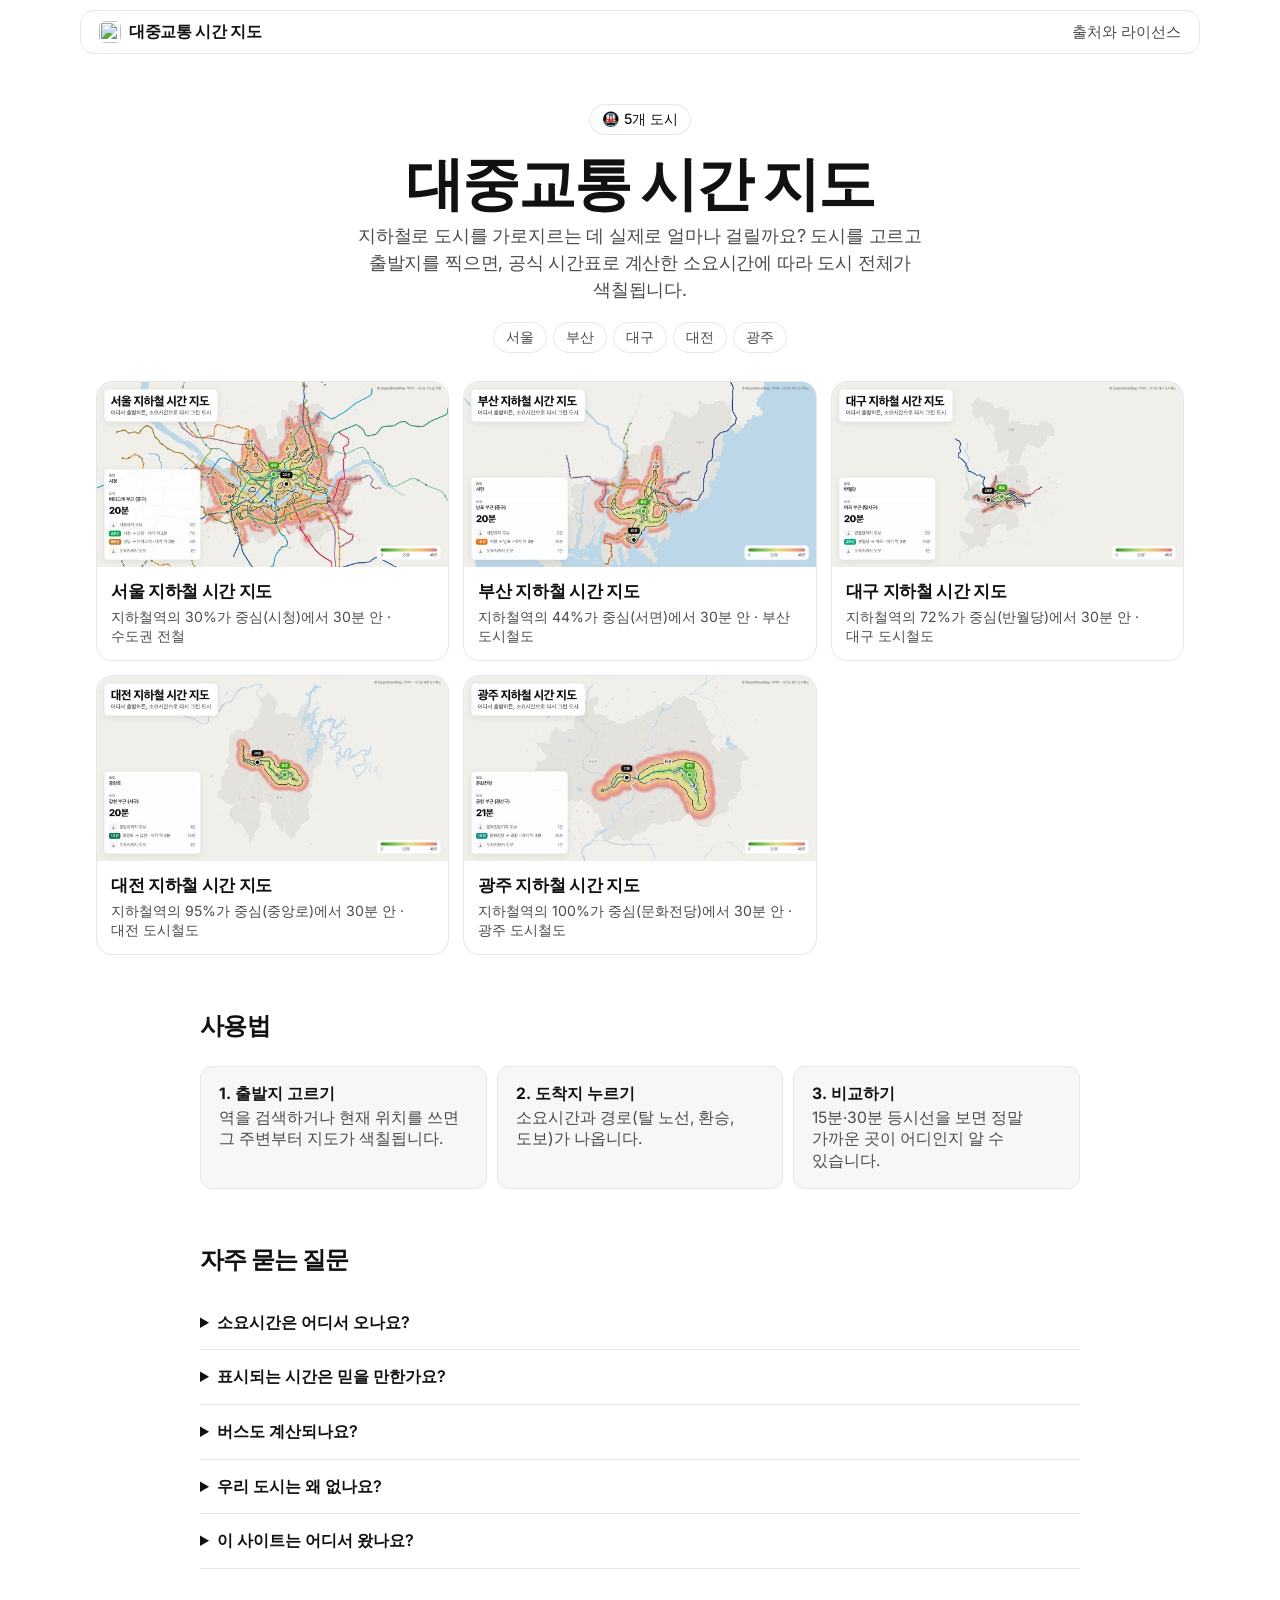
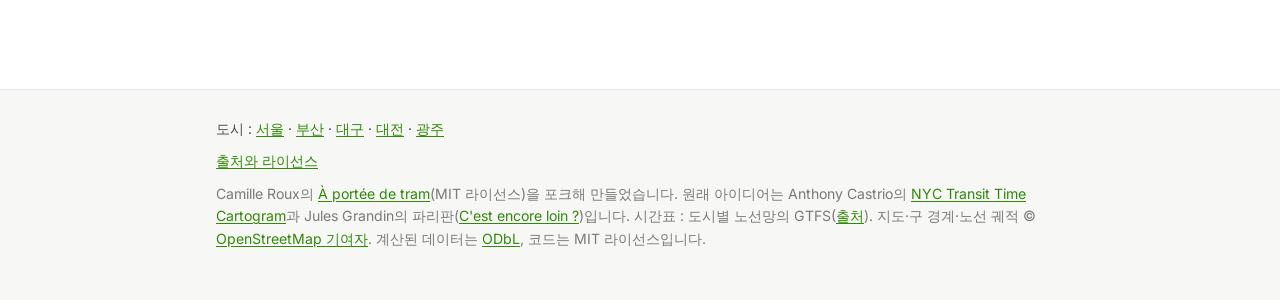
==== site/index.html @ 9e41fa9f "한국 5개 도시판: 서울·부산·대구·대전·광주 - 프랑스 도시를 지우고 한국어 UI로 전환 - 국가교통DB GTFS 변환 도구 (tools/ktdb_gtfs.py), 버스 포함 -" ====
<!doctype html>
<html lang="ko">
  <head>
    <meta charset="utf-8" />
    <meta name="viewport" content="width=device-width, initial-scale=1" />
    <title>대중교통 시간 지도 · 도시별 지하철 소요시간</title>
    <meta name="description" content="서울, 부산, 대구, 대전, 광주의 지하철 소요시간 지도: 출발지를 고르면 도시가 소요시간에 따라 색칠됩니다." />
    <link rel="canonical" href="https://example.com/" />
    <meta name="theme-color" content="#3aa70b" />
    <link rel="icon" href="./favicon.svg" type="image/svg+xml" />
    <link rel="icon" href="./favicon-32.png" type="image/png" sizes="32x32" />
    <link rel="apple-touch-icon" href="./apple-touch-icon.png" />
    <meta property="og:type" content="website" />
    <meta property="og:locale" content="ko_KR" />
    <meta property="og:site_name" content="대중교통 시간 지도" />
    <meta property="og:title" content="대중교통 시간 지도" />
    <meta property="og:description" content="서울, 부산, 대구, 대전, 광주의 지하철 소요시간 지도: 출발지를 고르면 도시가 소요시간에 따라 색칠됩니다." />
    <meta property="og:url" content="https://example.com/" />
    <meta property="og:image" content="https://example.com/og/home.jpg?v=ae91603f" />
    <meta property="og:image:width" content="1200" />
    <meta property="og:image:height" content="630" />
    <meta property="og:image:alt" content="서울, 부산, 대구, 대전, 광주의 지하철 소요시간 지도." />
    <meta property="article:published_time" content="2026-10-06T08:00:00+09:00" />
    <meta name="twitter:card" content="summary_large_image" />
    <meta name="twitter:title" content="대중교통 시간 지도" />
    <meta name="twitter:description" content="서울, 부산, 대구, 대전, 광주의 지하철 소요시간 지도: 출발지를 고르면 도시가 소요시간에 따라 색칠됩니다." />
    <meta name="twitter:image" content="https://example.com/og/home.jpg?v=ae91603f" />
    <script type="application/ld+json">
    {
      "@context": "https://schema.org",
      "@graph": [
        {
          "@type": "WebSite",
          "@id": "https://example.com/#site",
          "name": "대중교통 시간 지도",
          "url": "https://example.com/",
          "description": "서울, 부산, 대구, 대전, 광주의 지하철 소요시간 지도: 출발지를 고르면 도시가 소요시간에 따라 색칠됩니다.",
          "inLanguage": "ko"
        },
        {
          "@type": "ItemList",
          "name": "도시별 소요시간 지도",
          "itemListElement": [
            {
              "@type": "ListItem",
              "position": 1,
              "name": "서울 지하철 시간 지도",
              "url": "https://example.com/seoul/"
            },
            {
              "@type": "ListItem",
              "position": 2,
              "name": "부산 지하철 시간 지도",
              "url": "https://example.com/busan/"
            },
            {
              "@type": "ListItem",
              "position": 3,
              "name": "대구 지하철 시간 지도",
              "url": "https://example.com/daegu/"
            },
            {
              "@type": "ListItem",
              "position": 4,
              "name": "대전 지하철 시간 지도",
              "url": "https://example.com/daejeon/"
            },
            {
              "@type": "ListItem",
              "position": 5,
              "name": "광주 지하철 시간 지도",
              "url": "https://example.com/gwangju/"
            }
          ]
        },
        {
          "@type": "FAQPage",
          "mainEntity": [
            {
              "@type": "Question",
              "name": "소요시간은 어디서 오나요?",
              "acceptedAnswer": {
                "@type": "Answer",
                "text": "각 노선망의 공식 계획 시간표(수도권 전철(서울), 부산 도시철도(부산), 대구 도시철도(대구), 대전 도시철도(대전), 광주 도시철도(광주))를 GTFS 형식으로 받아 씁니다. 평일 낮 7시~20시 기준입니다."
              }
            },
            {
              "@type": "Question",
              "name": "표시되는 시간은 믿을 만한가요?",
              "acceptedAnswer": {
                "@type": "Answer",
                "text": "‘시간표상’ 평균입니다. 정류장까지 걷는 시간, 배차 간격 절반의 대기, 시간표상 역 사이 소요시간, 환승을 더합니다. 실시간 정보나 운행 장애는 반영하지 않습니다."
              }
            },
            {
              "@type": "Question",
              "name": "버스도 계산되나요?",
              "acceptedAnswer": {
                "@type": "Answer",
                "text": "버스 시간표가 있는 도시에서는 지도마다 선택할 수 있습니다. 기본은 지하철·경전철 같은 도시철도만 표시해 노선망의 뼈대를 보여 줍니다."
              }
            },
            {
              "@type": "Question",
              "name": "우리 도시는 왜 없나요?",
              "acceptedAnswer": {
                "@type": "Answer",
                "text": "도시철도 노선이 있고, 그 시간표가 GTFS로 공개돼 있어야 합니다."
              }
            },
            {
              "@type": "Question",
              "name": "이 사이트는 어디서 왔나요?",
              "acceptedAnswer": {
                "@type": "Answer",
                "text": "아이디어는 Anthony Castrio의 NYC Transit Time Cartogram과, 이를 파리에 옮긴 Jules Grandin의 « C'est encore loin ? »에서 왔습니다. 코드는 Camille Roux가 프랑스 도시용으로 만든 « À portée de tram »(MIT 라이선스)을 포크했습니다."
              }
            }
          ]
        }
      ]
    }
    </script>
    <link rel="preconnect" href="https://fonts.bunny.net" />
    <link rel="stylesheet" href="https://fonts.bunny.net/css?family=inter:400,500,600,700,800" />
    <link rel="stylesheet" href="./styles.css?v=0afb52df" />
  </head>
  <body>
    <header class="topbar">
      <nav class="topbar-inner" aria-label="주 메뉴">
        <a class="brand" href="./"><img src="./favicon.svg" width="22" height="22" alt="" /> 대중교통 시간 지도</a>
        <div class="topbar-links">
          <a class="topbar-link" href="./credits/">출처와 라이선스</a>
        </div>
      </nav>
    </header>

    <main class="page">
      <section class="hero">
        <span class="chip">🚇 5개 도시</span>
        <h1>대중교통 시간 지도</h1>
        <p class="lede">
          지하철로 도시를 가로지르는 데 실제로 얼마나 걸릴까요? 도시를 고르고 출발지를 찍으면, 공식 시간표로 계산한
          소요시간에 따라 도시 전체가 색칠됩니다.
        </p>
        <nav class="city-switch" aria-label="도시 바로 가기">
          <a class="chip" href="./seoul/">서울</a>
          <a class="chip" href="./busan/">부산</a>
          <a class="chip" href="./daegu/">대구</a>
          <a class="chip" href="./daejeon/">대전</a>
          <a class="chip" href="./gwangju/">광주</a>
        </nav>
      </section>

      <section aria-labelledby="cities-title">
        <h2 id="cities-title" class="visually-hidden">도시 선택</h2>
        <div class="city-grid large">
          <a class="city-card" href="./seoul/">
            <img src="./og/thumb-seoul.jpg" width="600" height="315" alt="" loading="lazy" />
            <span class="city-card-body">
              <h2>서울 지하철 시간 지도</h2>
              <span>지하철역의 30%가 중심(시청)에서 30분 안 · 수도권 전철</span>
            </span>
          </a>
          <a class="city-card" href="./busan/">
            <img src="./og/thumb-busan.jpg" width="600" height="315" alt="" loading="lazy" />
            <span class="city-card-body">
              <h2>부산 지하철 시간 지도</h2>
              <span>지하철역의 44%가 중심(서면)에서 30분 안 · 부산 도시철도</span>
            </span>
          </a>
          <a class="city-card" href="./daegu/">
            <img src="./og/thumb-daegu.jpg" width="600" height="315" alt="" loading="lazy" />
            <span class="city-card-body">
              <h2>대구 지하철 시간 지도</h2>
              <span>지하철역의 72%가 중심(반월당)에서 30분 안 · 대구 도시철도</span>
            </span>
          </a>
          <a class="city-card" href="./daejeon/">
            <img src="./og/thumb-daejeon.jpg" width="600" height="315" alt="" loading="lazy" />
            <span class="city-card-body">
              <h2>대전 지하철 시간 지도</h2>
              <span>지하철역의 95%가 중심(중앙로)에서 30분 안 · 대전 도시철도</span>
            </span>
          </a>
          <a class="city-card" href="./gwangju/">
            <img src="./og/thumb-gwangju.jpg" width="600" height="315" alt="" loading="lazy" />
            <span class="city-card-body">
              <h2>광주 지하철 시간 지도</h2>
              <span>지하철역의 100%가 중심(문화전당)에서 30분 안 · 광주 도시철도</span>
            </span>
          </a>
        </div>
      </section>

      <section class="section" aria-labelledby="how-title">
        <h2 id="how-title">사용법</h2>
        <ol class="steps large">
          <li><strong>1. 출발지 고르기</strong> 역을 검색하거나 현재 위치를 쓰면 그 주변부터 지도가 색칠됩니다.</li>
          <li><strong>2. 도착지 누르기</strong> 소요시간과 경로(탈 노선, 환승, 도보)가 나옵니다.</li>
          <li><strong>3. 비교하기</strong> 15분·30분 등시선을 보면 정말 가까운 곳이 어디인지 알 수 있습니다.</li>
        </ol>
      </section>

      <section class="section" aria-labelledby="faq-title">
        <h2 id="faq-title">자주 묻는 질문</h2>
        <details class="faq"><summary>소요시간은 어디서 오나요?</summary><p>각 노선망의 공식 계획 시간표(수도권 전철(서울), 부산 도시철도(부산), 대구 도시철도(대구), 대전 도시철도(대전), 광주 도시철도(광주))를 GTFS 형식으로 받아 씁니다. 평일 낮 7시~20시 기준입니다.</p></details>
        <details class="faq"><summary>표시되는 시간은 믿을 만한가요?</summary><p>‘시간표상’ 평균입니다. 정류장까지 걷는 시간, 배차 간격 절반의 대기, 시간표상 역 사이 소요시간, 환승을 더합니다. 실시간 정보나 운행 장애는 반영하지 않습니다.</p></details>
        <details class="faq"><summary>버스도 계산되나요?</summary><p>버스 시간표가 있는 도시에서는 지도마다 선택할 수 있습니다. 기본은 지하철·경전철 같은 도시철도만 표시해 노선망의 뼈대를 보여 줍니다.</p></details>
        <details class="faq"><summary>우리 도시는 왜 없나요?</summary><p>도시철도 노선이 있고, 그 시간표가 GTFS로 공개돼 있어야 합니다.</p></details>
        <details class="faq"><summary>이 사이트는 어디서 왔나요?</summary><p>아이디어는 Anthony Castrio의 <a href="https://castrio.me/nyc/">NYC Transit Time Cartogram</a>과, 이를 파리에 옮긴 Jules Grandin의 <a href="https://julesgrandin.github.io/paris-temps-transport/">C'est encore loin&nbsp;?</a>에서 왔습니다. 코드는 Camille Roux가 프랑스 도시용으로 만든 <a href="https://github.com/camilleroux/montpellier-temps-transport">À portée de tram</a>(MIT 라이선스)을 포크했습니다.</p></details>
      </section>
    </main>

    <footer class="site-footer">
      <div class="footer-inner">
        <p class="footer-links">도시&nbsp;: <a href="./seoul/">서울</a> · <a href="./busan/">부산</a> · <a href="./daegu/">대구</a> · <a href="./daejeon/">대전</a> · <a href="./gwangju/">광주</a></p>
        <p class="footer-links"><a href="./credits/">출처와 라이선스</a></p>
        <p class="footer-credits">
          Camille Roux의 <a href="https://github.com/camilleroux/montpellier-temps-transport" rel="noopener">À portée de tram</a>(MIT 라이선스)을 포크해 만들었습니다.
          원래 아이디어는 Anthony Castrio의 <a href="https://castrio.me/nyc/">NYC Transit Time Cartogram</a>과 Jules Grandin의
          파리판(<a href="https://julesgrandin.github.io/paris-temps-transport/">C'est encore loin&nbsp;?</a>)입니다.
          시간표&nbsp;: 도시별 노선망의 GTFS(<a href="./credits/">출처</a>). 지도·구 경계·노선 궤적 © <a href="https://www.openstreetmap.org/copyright">OpenStreetMap 기여자</a>.
          계산된 데이터는 <a href="https://opendatacommons.org/licenses/odbl/1-0/">ODbL</a>, 코드는 MIT 라이선스입니다.
        </p>
      </div>
    </footer>
  </body>
</html>
---- site/styles.css ----
:root {
  --green: #3aa70b;
  --green-strong: #2f8a08;
  --green-soft: #eaf6e3;
  --ink: #111111;
  --ink-soft: #4b4b4b;
  --muted: #7a7a7a;
  --line: #e6e6e6;
  --surface: #ffffff;
  --surface-alt: #f7f7f5;
  --radius: 16px;
  --shadow: 0 6px 24px rgba(0, 0, 0, 0.08);
  font-family: "Inter", -apple-system, BlinkMacSystemFont, "Apple SD Gothic Neo", "Malgun Gothic", "Segoe UI", Roboto, sans-serif;
  color: var(--ink);
  background: var(--surface);
  word-break: keep-all;
}

* {
  box-sizing: border-box;
}

body {
  margin: 0;
  background: var(--surface);
  -webkit-font-smoothing: antialiased;
}

a {
  color: var(--green-strong);
  text-underline-offset: 2px;
}

.visually-hidden {
  position: absolute;
  width: 1px;
  height: 1px;
  overflow: hidden;
  clip: rect(0 0 0 0);
}

/* --- Top bar ------------------------------------------------------------ */

.topbar {
  position: relative;
  z-index: 20;
  padding: 10px 16px;
}

.topbar-inner {
  max-width: 1120px;
  margin: 0 auto;
  display: flex;
  align-items: center;
  justify-content: space-between;
  gap: 12px;
  padding: 10px 18px;
  border: 1px solid var(--line);
  border-radius: 14px;
  background: rgba(255, 255, 255, 0.86);
  backdrop-filter: blur(12px);
  -webkit-backdrop-filter: blur(12px);
}

.brand {
  display: inline-flex;
  align-items: center;
  gap: 8px;
  color: var(--ink);
  font-weight: 700;
  text-decoration: none;
  letter-spacing: -0.02em;
}

.brand img {
  border-radius: 6px;
}

.topbar-links {
  display: flex;
  align-items: center;
  gap: 16px;
}

.topbar-link {
  color: var(--ink-soft);
  font-weight: 500;
  font-size: 0.95rem;
  text-decoration: none;
}

.topbar-link:hover {
  color: var(--ink);
}

/* --- Hero --------------------------------------------------------------- */

.page {
  max-width: 1120px;
  margin: 0 auto;
  padding: 0 16px 56px;
}

.hero {
  display: flex;
  flex-direction: column;
  align-items: center;
  text-align: center;
  padding: 40px 0 28px;
}

.chip {
  display: inline-flex;
  align-items: center;
  gap: 6px;
  padding: 5px 12px;
  border: 1px solid var(--line);
  border-radius: 999px;
  font-size: 0.88rem;
  font-weight: 500;
}

.city-switch {
  display: flex;
  flex-wrap: wrap;
  justify-content: center;
  gap: 6px;
}

.hero .city-switch {
  margin-top: 18px;
}

.city-switch a.chip {
  color: var(--ink-soft);
  text-decoration: none;
}

.city-switch a.chip:hover {
  border-color: #cfcfcf;
  color: var(--ink);
}

/* Changer de ville : nom cliquable dans le titre + panneau */

.city-trigger {
  display: inline-flex;
  align-items: center;
  gap: 0.12em;
  padding: 0 0.08em;
  border: 0;
  border-radius: 0.18em;
  background: none;
  color: inherit;
  font: inherit;
  letter-spacing: inherit;
  text-decoration: underline dashed var(--green);
  text-decoration-thickness: 0.06em;
  text-underline-offset: 0.14em;
  cursor: pointer;
  transition: background 0.15s;
}

.city-trigger:hover,
.city-trigger[aria-expanded="true"] {
  background: var(--green-soft);
}

.city-trigger svg {
  width: 0.5em;
  height: 0.5em;
  margin-top: 0.08em;
  fill: none;
  stroke: var(--green);
  stroke-width: 2.6;
  stroke-linecap: round;
  stroke-linejoin: round;
}

.hero {
  position: relative;
}

.city-panel {
  position: absolute;
  top: 128px;
  left: 50%;
  z-index: 25;
  width: min(720px, calc(100vw - 32px));
  max-height: min(520px, 70vh);
  overflow: auto;
  transform: translateX(-50%);
  padding: 14px;
  border: 1px solid var(--line);
  border-radius: 18px;
  background: var(--surface);
  box-shadow: 0 18px 50px rgba(0, 0, 0, 0.18);
  text-align: left;
}

.city-panel-head {
  position: sticky;
  top: -14px;
  display: flex;
  gap: 8px;
  margin: -14px -14px 10px;
  padding: 14px;
  background: var(--surface);
}

.city-panel-head input {
  flex: 1;
  min-width: 0;
  padding: 11px 14px;
  border: 1px solid var(--line);
  border-radius: 10px;
  font: inherit;
  font-size: 1rem;
}

.city-panel-head input:focus {
  outline: 2px solid var(--green);
  outline-offset: 1px;
  border-color: transparent;
}

.city-panel-list {
  display: grid;
  grid-template-columns: repeat(auto-fill, minmax(200px, 1fr));
  gap: 8px;
}

.city-item {
  display: flex;
  align-items: center;
  gap: 10px;
  padding: 6px;
  border: 1px solid transparent;
  border-radius: 12px;
  color: var(--ink);
  text-decoration: none;
}

.city-item[hidden] {
  display: none;
}

.city-item:hover,
.city-item:focus-visible {
  border-color: var(--line);
  background: var(--surface-alt);
}

.city-item.current {
  border-color: var(--green);
  background: var(--green-soft);
}

.city-item img {
  flex: none;
  width: 72px;
  height: 46px;
  border-radius: 8px;
  object-fit: cover;
  object-position: center 65%;
  background: var(--surface-alt);
}

.city-item strong {
  display: block;
  font-size: 0.98rem;
  letter-spacing: -0.01em;
}

.city-item small {
  display: block;
  color: var(--muted);
  font-size: 0.8rem;
}

@media (max-width: 720px) {
  /* Sur mobile, le panneau monte du bas de l'écran. */
  .city-panel {
    position: fixed;
    top: auto;
    bottom: 0;
    left: 0;
    width: 100%;
    max-height: 78vh;
    transform: none;
    border-radius: 18px 18px 0 0;
    padding-bottom: calc(14px + env(safe-area-inset-bottom));
  }

  .city-panel-list {
    grid-template-columns: 1fr;
  }
}

.chip.active {
  border-color: var(--green);
  background: var(--green-soft);
}

h1 {
  margin: 18px 0 10px;
  font-size: clamp(2.2rem, 6vw, 3.6rem);
  font-weight: 800;
  letter-spacing: -0.035em;
  line-height: 1.05;
}

.lede {
  max-width: 620px;
  margin: 0;
  color: var(--ink-soft);
  font-size: 1.12rem;
  line-height: 1.5;
  letter-spacing: -0.01em;
}

.search {
  position: relative;
  display: flex;
  gap: 8px;
  width: min(560px, 100%);
  margin-top: 26px;
}

.search input {
  flex: 1;
  min-width: 0;
  padding: 12px 16px;
  border: 1px solid var(--line);
  border-radius: 10px;
  font: inherit;
  font-size: 1rem;
  background: var(--surface);
}

.search input:focus {
  outline: 2px solid var(--green);
  outline-offset: 1px;
  border-color: transparent;
}

.search-results {
  position: absolute;
  top: calc(100% + 6px);
  left: 0;
  right: 0;
  z-index: 15;
  margin: 0;
  padding: 6px;
  list-style: none;
  text-align: left;
  border: 1px solid var(--line);
  border-radius: 12px;
  background: var(--surface);
  box-shadow: var(--shadow);
}

.search-results button {
  display: block;
  width: 100%;
  padding: 9px 10px;
  border: 0;
  border-radius: 8px;
  background: none;
  font: inherit;
  text-align: left;
  cursor: pointer;
}

.search-results button:hover,
.search-results button:focus-visible,
.search-results button.active {
  background: var(--surface-alt);
}

.search-results small {
  display: block;
  color: var(--muted);
}

/* --- Buttons ------------------------------------------------------------ */

.button {
  padding: 10px 16px;
  border: 1px solid var(--line);
  border-radius: 10px;
  background: var(--surface);
  color: var(--ink);
  font: inherit;
  font-weight: 600;
  letter-spacing: -0.01em;
  cursor: pointer;
  white-space: nowrap;
}

.button:hover {
  border-color: #cfcfcf;
}

.button.primary {
  border-color: var(--green);
  background: var(--green);
  color: #fff;
}

.button.primary:hover {
  background: var(--green-strong);
}

.icon-button {
  width: 38px;
  height: 38px;
  border: 1px solid var(--line);
  border-radius: 10px;
  background: var(--surface);
  color: var(--ink);
  font: inherit;
  font-size: 1.15rem;
  font-weight: 600;
  line-height: 1;
  cursor: pointer;
  box-shadow: 0 2px 8px rgba(0, 0, 0, 0.06);
}

.icon-button[hidden] {
  display: none;
}

.pill-toggle[hidden] {
  display: none;
}

.icon-button:hover {
  background: var(--surface-alt);
}

/* --- Map card ----------------------------------------------------------- */

.map-card {
  border: 1px solid var(--line);
  border-radius: var(--radius);
  background: var(--surface);
  overflow: hidden;
}

.map-stage {
  position: relative;
  height: min(72vh, 720px);
  min-height: 420px;
  background: #f1efe9;
}

.map-stage:fullscreen {
  height: 100vh;
}

#mapCanvas {
  display: block;
  width: 100%;
  height: 100%;
  touch-action: none;
  cursor: crosshair;
}

#mapCanvas.panning {
  cursor: grabbing;
}

#mapCanvas.over-marker {
  cursor: grab;
}

.noscript {
  margin: 0;
  padding: 16px 18px;
  border-bottom: 1px solid var(--line);
  background: var(--green-soft);
  font-weight: 500;
}

.trip-panel {
  position: absolute;
  top: 14px;
  left: 14px;
  width: 290px;
  max-height: calc(100% - 28px);
  overflow: auto;
  padding: 14px 16px;
  border: 1px solid var(--line);
  border-radius: 14px;
  background: rgba(255, 255, 255, 0.95);
  box-shadow: var(--shadow);
}

.trip-panel p {
  margin: 0;
}

.trip-eyebrow {
  color: var(--muted);
  font-size: 0.72rem;
  font-weight: 700;
  letter-spacing: 0.06em;
  text-transform: uppercase;
}

.trip-from,
.trip-to {
  margin-top: 2px !important;
  font-weight: 600;
  letter-spacing: -0.01em;
}

.trip-result {
  margin-top: 12px;
  padding-top: 12px;
  border-top: 1px solid var(--line);
}

.trip-duration {
  margin-top: 8px !important;
  font-size: 2rem;
  font-weight: 800;
  letter-spacing: -0.03em;
}

.trip-steps {
  margin: 10px 0 0;
  padding: 0;
  list-style: none;
  font-size: 0.9rem;
  color: var(--ink-soft);
}

.trip-steps li {
  display: flex;
  align-items: baseline;
  gap: 8px;
  padding: 4px 0;
}

.trip-steps .badge {
  flex: none;
  min-width: 26px;
  padding: 2px 6px;
  border-radius: 6px;
  font-size: 0.78rem;
  font-weight: 700;
  text-align: center;
}

.trip-steps .walk {
  background: var(--surface-alt);
  color: var(--ink-soft);
}

.trip-steps .minutes {
  margin-left: auto;
  color: var(--muted);
  white-space: nowrap;
}

.trip-row {
  display: flex;
  align-items: baseline;
  justify-content: space-between;
}

.link-button {
  padding: 0;
  border: 0;
  background: none;
  color: var(--muted);
  font: inherit;
  font-size: 0.8rem;
  text-decoration: underline;
  text-underline-offset: 2px;
  cursor: pointer;
}

.link-button:hover {
  color: var(--ink);
}

.segmented {
  display: flex;
  align-items: center;
  flex-wrap: wrap;
  gap: 4px;
  margin-top: 12px;
  padding-top: 10px;
  border-top: 1px solid var(--line);
  font-size: 0.8rem;
  color: var(--muted);
}

.segmented span {
  margin-right: 4px;
}

.segmented button {
  padding: 4px 10px;
  border: 1px solid var(--line);
  border-radius: 999px;
  background: var(--surface);
  color: var(--ink-soft);
  font: inherit;
  font-weight: 500;
  cursor: pointer;
}

.segmented button[aria-pressed="true"] {
  border-color: var(--green);
  background: var(--green-soft);
  color: var(--ink);
}

.trip-hint {
  margin-top: 10px !important;
  color: var(--muted);
  font-size: 0.85rem;
}

.map-buttons {
  position: absolute;
  top: 14px;
  right: 14px;
  display: flex;
  flex-direction: column;
  gap: 6px;
}

.legend {
  position: absolute;
  left: 14px;
  bottom: 14px;
  width: 220px;
  padding: 10px 12px 8px;
  border: 1px solid var(--line);
  border-radius: 12px;
  background: rgba(255, 255, 255, 0.92);
}

.legend-bar {
  height: 10px;
  border-radius: 999px;
}

.legend-labels {
  display: flex;
  justify-content: space-between;
  margin-top: 4px;
  color: var(--ink-soft);
  font-size: 0.75rem;
  font-weight: 500;
}

/* --- Controls ----------------------------------------------------------- */

.controls {
  display: flex;
  flex-wrap: wrap;
  align-items: center;
  gap: 14px 22px;
  padding: 16px 18px;
  border-top: 1px solid var(--line);
}

.control-group {
  display: flex;
  flex-wrap: wrap;
  align-items: center;
  gap: 6px;
}

.control-group.actions {
  margin-left: auto;
}

.control-label {
  margin-right: 4px;
  color: var(--muted);
  font-size: 0.75rem;
  font-weight: 700;
  letter-spacing: 0.06em;
  text-transform: uppercase;
}

.pill-toggle {
  display: inline-flex;
  align-items: center;
  gap: 6px;
  padding: 6px 12px;
  border: 1px solid var(--line);
  border-radius: 999px;
  font-size: 0.9rem;
  font-weight: 500;
  cursor: pointer;
  user-select: none;
}

.pill-toggle:has(input:checked) {
  border-color: var(--green);
  background: var(--green-soft);
}

.pill-toggle:has(input:disabled) {
  cursor: default;
}

.pill-toggle input {
  margin: 0;
  accent-color: var(--green);
}

input[type="range"] {
  width: 140px;
  accent-color: var(--green);
}

output {
  min-width: 52px;
  font-size: 0.9rem;
  font-weight: 600;
}

.reach {
  margin: 0;
  padding: 0 18px 16px;
  color: var(--ink-soft);
  font-size: 0.92rem;
}

/* --- Sections sous la carte ------------------------------------------ */

.page-title {
  margin: 0 0 8px;
  color: var(--ink);
  font-size: 2rem;
  letter-spacing: -0.03em;
}

.breadcrumb {
  padding-top: 18px;
  color: var(--muted);
  font-size: 0.85rem;
}

.breadcrumb a {
  color: var(--ink-soft);
  text-decoration: none;
}

.breadcrumb a:hover {
  text-decoration: underline;
}

.steps {
  display: grid;
  grid-template-columns: repeat(3, minmax(0, 1fr));
  gap: 10px;
  width: min(760px, 100%);
  margin: 20px 0 0;
  padding: 0;
  list-style: none;
  text-align: left;
  color: var(--ink-soft);
  font-size: 0.88rem;
  line-height: 1.4;
}

.steps li {
  padding: 10px 12px;
  border: 1px solid var(--line);
  border-radius: 12px;
  background: var(--surface-alt);
}

.steps strong {
  display: block;
  margin-bottom: 2px;
  color: var(--ink);
}

.steps.large {
  width: 100%;
  font-size: 0.98rem;
}

.steps.large li {
  padding: 16px 18px;
}

.section {
  max-width: 880px;
  margin: 52px auto 0;
  color: var(--ink-soft);
  line-height: 1.6;
}

.section h2 {
  margin: 0 0 16px;
  color: var(--ink);
  font-size: 1.5rem;
  letter-spacing: -0.03em;
}

.stat-grid {
  display: grid;
  grid-template-columns: repeat(4, minmax(0, 1fr));
  gap: 12px;
}

.stat {
  padding: 16px;
  border: 1px solid var(--line);
  border-radius: 14px;
}

.stat strong {
  display: block;
  color: var(--ink);
  font-size: 1.7rem;
  font-weight: 800;
  letter-spacing: -0.03em;
}

.stat span {
  display: block;
  margin-top: 4px;
  font-size: 0.88rem;
  line-height: 1.35;
}

.lines-table {
  width: 100%;
  margin-top: 18px;
  border-collapse: collapse;
  font-size: 0.92rem;
}

.lines-table caption {
  margin-bottom: 6px;
  color: var(--muted);
  font-size: 0.82rem;
  text-align: left;
}

.lines-table th,
.lines-table td {
  padding: 8px 10px;
  border-bottom: 1px solid var(--line);
  text-align: left;
}

.lines-table th {
  color: var(--muted);
  font-size: 0.75rem;
  font-weight: 700;
  letter-spacing: 0.06em;
  text-transform: uppercase;
}

.line-badge {
  display: inline-block;
  min-width: 28px;
  margin-right: 6px;
  padding: 2px 6px;
  border-radius: 6px;
  font-size: 0.8rem;
  font-weight: 700;
  text-align: center;
}

.ranking-table td:first-child,
.ranking-table th:first-child {
  width: 2.5em;
  color: var(--muted);
}

.table-scroll {
  overflow-x: auto;
}

.ranking-highlights {
  grid-template-columns: repeat(auto-fit, minmax(150px, 1fr));
  width: 100%;
  margin-top: 28px;
  text-align: left;
}

.muted {
  color: var(--muted);
}

.section-link {
  margin: 14px 0 0;
  font-weight: 600;
}

.podium {
  display: grid;
  grid-template-columns: repeat(3, minmax(0, 1fr));
  align-items: end;
  gap: 12px;
  width: min(760px, 100%);
  margin-top: 28px;
}

.podium-step {
  display: flex;
  flex-direction: column;
  align-items: center;
  gap: 2px;
  padding: 18px 12px;
  border: 1px solid var(--line);
  border-radius: 16px;
  background: var(--surface);
  text-align: center;
}

.podium-step.step-1 {
  order: 2;
  padding-top: 30px;
  padding-bottom: 30px;
  border-color: var(--green);
  background: var(--green-soft);
}

.podium-step.step-2 {
  order: 1;
}

.podium-step.step-3 {
  order: 3;
}

.podium-step .medal {
  font-size: 1.8rem;
}

.podium-step strong {
  color: var(--ink);
  font-size: 1.7rem;
  font-weight: 800;
  letter-spacing: -0.03em;
}

.podium-step span:not(.medal) {
  color: var(--ink);
  font-weight: 600;
}

.podium-step small {
  color: var(--muted);
  font-size: 0.85rem;
}

.ranking-cards {
  display: grid;
  grid-template-columns: repeat(auto-fill, minmax(320px, 1fr));
  gap: 14px;
  margin-top: 40px;
}

.ranking-card {
  display: flex;
  flex-direction: column;
  gap: 10px;
  padding: 18px 20px;
  border: 1px solid var(--line);
  border-radius: 16px;
  color: var(--ink-soft);
  text-decoration: none;
  transition: border-color 0.15s, box-shadow 0.15s;
}

.ranking-card:hover {
  border-color: var(--green);
  box-shadow: var(--shadow);
}

.ranking-card-question {
  color: var(--ink);
  font-size: 1.15rem;
  font-weight: 700;
  letter-spacing: -0.02em;
}

.ranking-card ol {
  margin: 0;
  padding: 0;
  list-style: none;
  font-size: 0.92rem;
  line-height: 1.8;
}

.ranking-card strong {
  color: var(--ink);
}

.ranking-card-link {
  margin-top: auto;
  color: var(--green-strong);
  font-weight: 600;
}

.bar-cell {
  position: relative;
  min-width: 120px;
}

.bar {
  position: absolute;
  top: 7px;
  bottom: 7px;
  left: 0;
  border-radius: 4px;
  background: var(--green-soft);
}

.bar-value {
  position: relative;
  padding-left: 8px;
  font-weight: 600;
  font-variant-numeric: tabular-nums;
}

.ranking-table tr:target td {
  background: #fff7d6;
}

.ranking-table tr {
  scroll-margin-top: 80px;
}

.mode-filter {
  display: flex;
  gap: 8px;
  margin: 18px 0 6px;
}

.share {
  margin: 18px 0 0;
  color: var(--muted);
}

.link-button {
  padding: 0;
  border: 0;
  background: none;
  color: var(--green-strong);
  font: inherit;
  text-decoration: underline;
  cursor: pointer;
}

.ranking-positions-title {
  margin: 28px 0 8px;
  font-size: 1.1rem;
}

.ranking-positions {
  margin: 0;
  padding-left: 1.2em;
  line-height: 1.8;
}

.ranking-positions a {
  color: var(--ink-soft);
}

.ranking-teaser {
  padding: 20px 24px;
  border: 1px solid var(--green);
  border-radius: 16px;
  background: var(--green-soft);
}

.ranking-teaser h2 {
  margin-bottom: 6px;
}

.ranking-teaser p {
  margin: 0;
}

.faq {
  border-bottom: 1px solid var(--line);
}

.faq summary {
  padding: 14px 0;
  color: var(--ink);
  font-weight: 600;
  cursor: pointer;
}

.faq p {
  margin: 0 0 16px;
}

.city-grid {
  display: grid;
  grid-template-columns: repeat(auto-fill, minmax(240px, 1fr));
  gap: 14px;
}

.city-grid.large {
  grid-template-columns: repeat(auto-fill, minmax(300px, 1fr));
}

.city-card {
  display: flex;
  flex-direction: column;
  overflow: hidden;
  border: 1px solid var(--line);
  border-radius: 16px;
  color: var(--ink-soft);
  text-decoration: none;
  transition: border-color 0.15s, box-shadow 0.15s;
}

.city-card:hover {
  border-color: var(--green);
  box-shadow: var(--shadow);
}

.city-card img {
  display: block;
  width: 100%;
  height: auto;
  aspect-ratio: 1200 / 630;
  object-fit: cover;
  background: var(--surface-alt);
}

.city-card-body {
  display: block;
  padding: 12px 14px 14px;
  font-size: 0.88rem;
  line-height: 1.4;
}

.city-card h2,
.city-card h3 {
  margin: 0 0 4px;
  color: var(--ink);
  font-size: 1.08rem;
  letter-spacing: -0.02em;
}

.site-footer {
  margin-top: 64px;
  border-top: 1px solid var(--line);
  background: var(--surface-alt);
}

.footer-inner {
  max-width: 880px;
  margin: 0 auto;
  padding: 28px 16px 40px;
  color: var(--ink-soft);
  font-size: 0.88rem;
  line-height: 1.6;
}

.footer-inner p {
  margin: 0 0 10px;
}

.footer-author {
  color: var(--ink);
  font-size: 0.95rem;
}

.footer-credits {
  color: var(--muted);
}

.toast {
  position: fixed;
  left: 50%;
  bottom: 24px;
  z-index: 30;
  transform: translateX(-50%);
  padding: 10px 16px;
  border-radius: 10px;
  background: var(--ink);
  color: #fff;
  font-weight: 500;
  box-shadow: var(--shadow);
}

@media (max-width: 720px) {
  .stat-grid {
    grid-template-columns: 1fr 1fr;
  }

  /* Sur mobile, le mode d'emploi cède la place à la carte, qui remonte dans le premier écran. */
  .hero .steps {
    display: none;
  }

  .topbar-inner {
    padding: 10px 14px;
  }

  .brand,
  .topbar-link {
    font-size: 0.85rem;
    white-space: nowrap;
  }

  .hero {
    padding-top: 24px;
  }

  .search {
    flex-direction: column;
  }

  .map-stage {
    height: auto;
    min-height: 0;
  }

  .map-stage:fullscreen #mapCanvas {
    height: 100vh;
  }

  #mapCanvas {
    height: 60vh;
  }

  /* Sur mobile, l'itinéraire passe sous la carte au lieu de la recouvrir. */
  .trip-panel {
    position: static;
    width: auto;
    max-height: none;
    padding: 14px 16px;
    border: 0;
    border-top: 1px solid var(--line);
    border-radius: 0;
    background: var(--surface);
    box-shadow: none;
  }

  .map-stage:fullscreen .trip-panel {
    display: none;
  }

  .trip-duration {
    font-size: 1.5rem;
  }

  .legend {
    top: 10px;
    bottom: auto;
    left: 10px;
    width: 160px;
  }

  .map-buttons {
    top: 10px;
    right: 10px;
  }

  .control-group.actions {
    margin-left: 0;
  }
}

@media (max-width: 440px) {
  /* Sur petit écran, le lien vers le site de l'auteur (repris en pied de page) ferait déborder la barre. */
  .topbar-link[rel="author"] {
    display: none;
  }
}
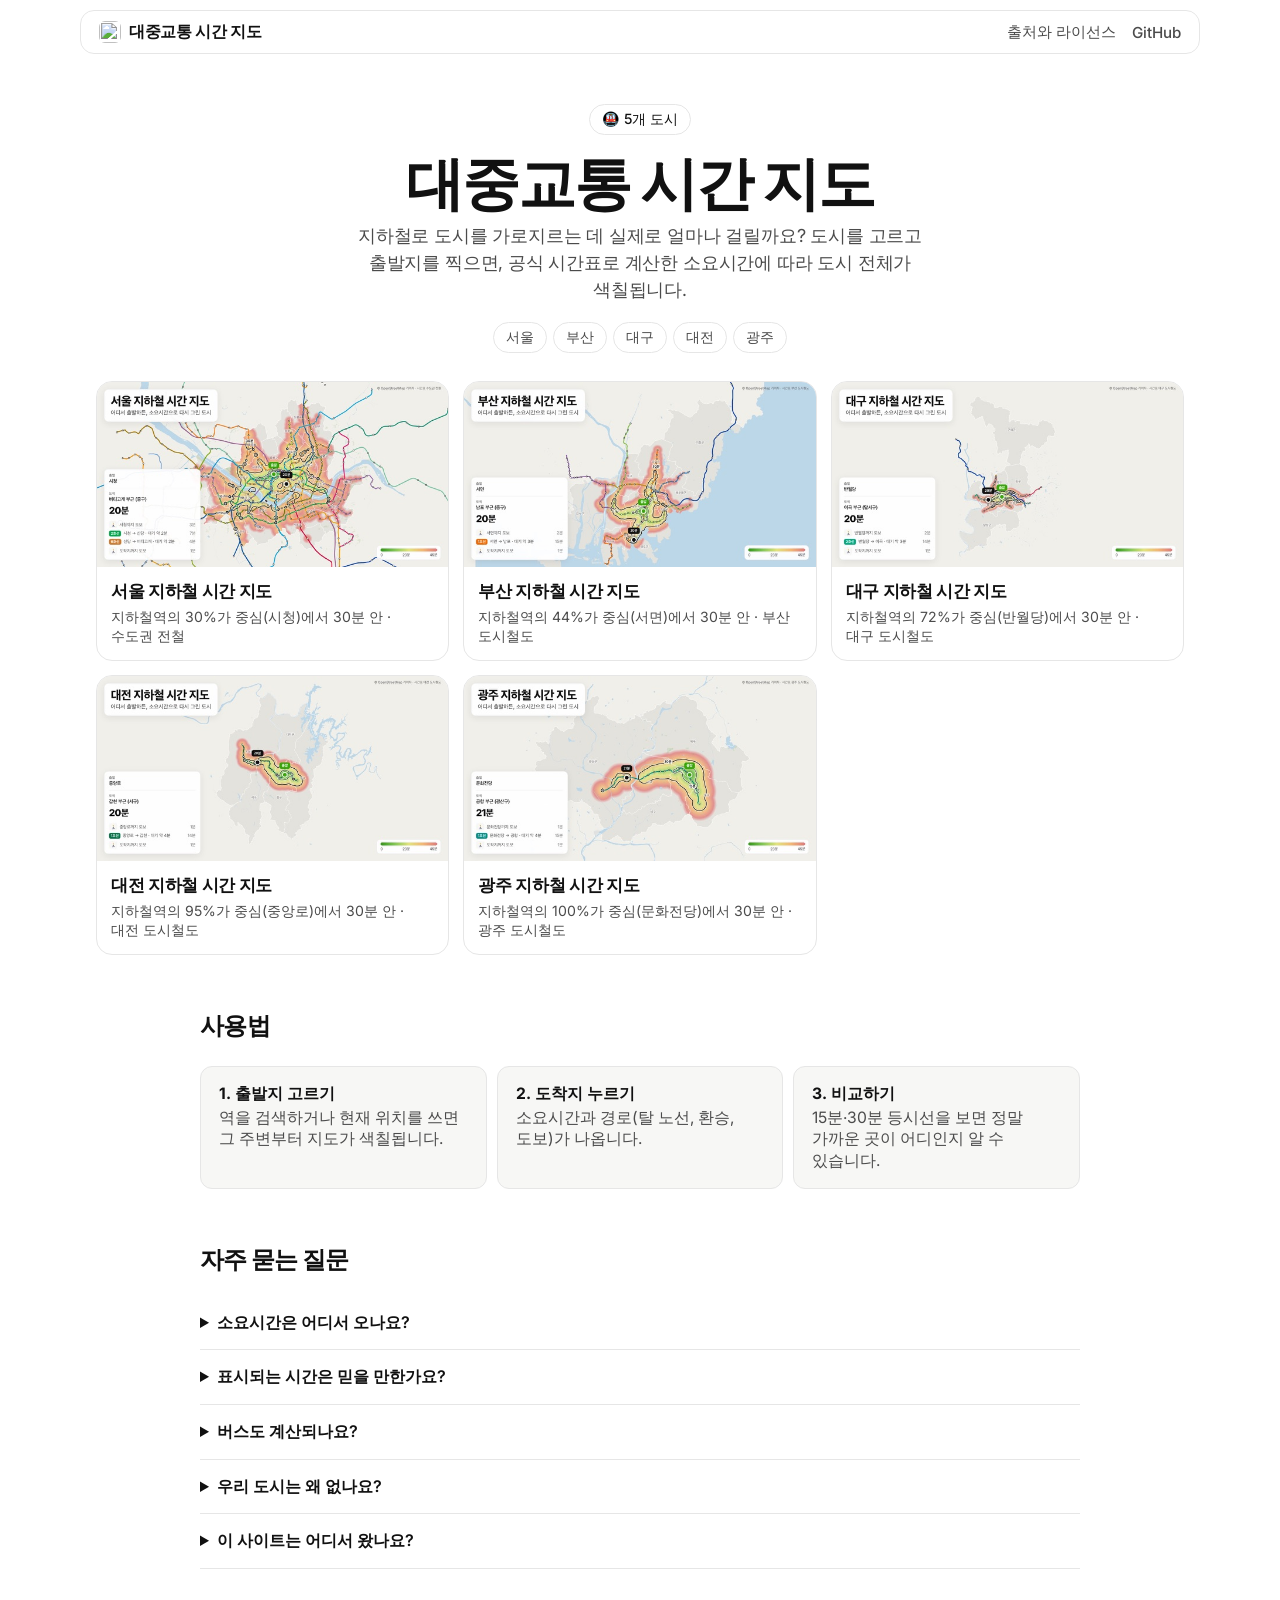
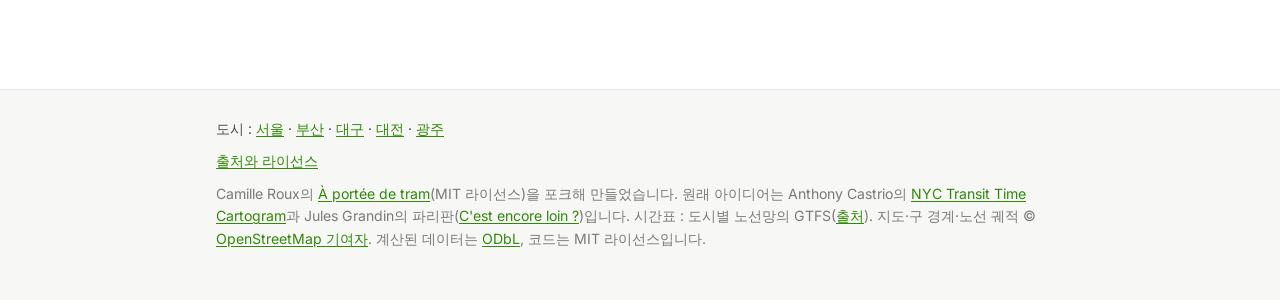
==== commit be7ca8d2: "상단 바에 GitHub 저장소 링크 Co-Authored-By: Claude Opus 5.5 <noreply@anthropic.com>" ====
--- a/site/index.html
+++ b/site/index.html
@@ -131,6 +131,7 @@
         <a class="brand" href="./"><img src="./favicon.svg" width="22" height="22" alt="" /> 대중교통 시간 지도</a>
         <div class="topbar-links">
           <a class="topbar-link" href="./credits/">출처와 라이선스</a>
+          <a class="topbar-link" href="https://github.com/yumenohosi/kr-transit-time" rel="noopener">GitHub</a>
         </div>
       </nav>
     </header>
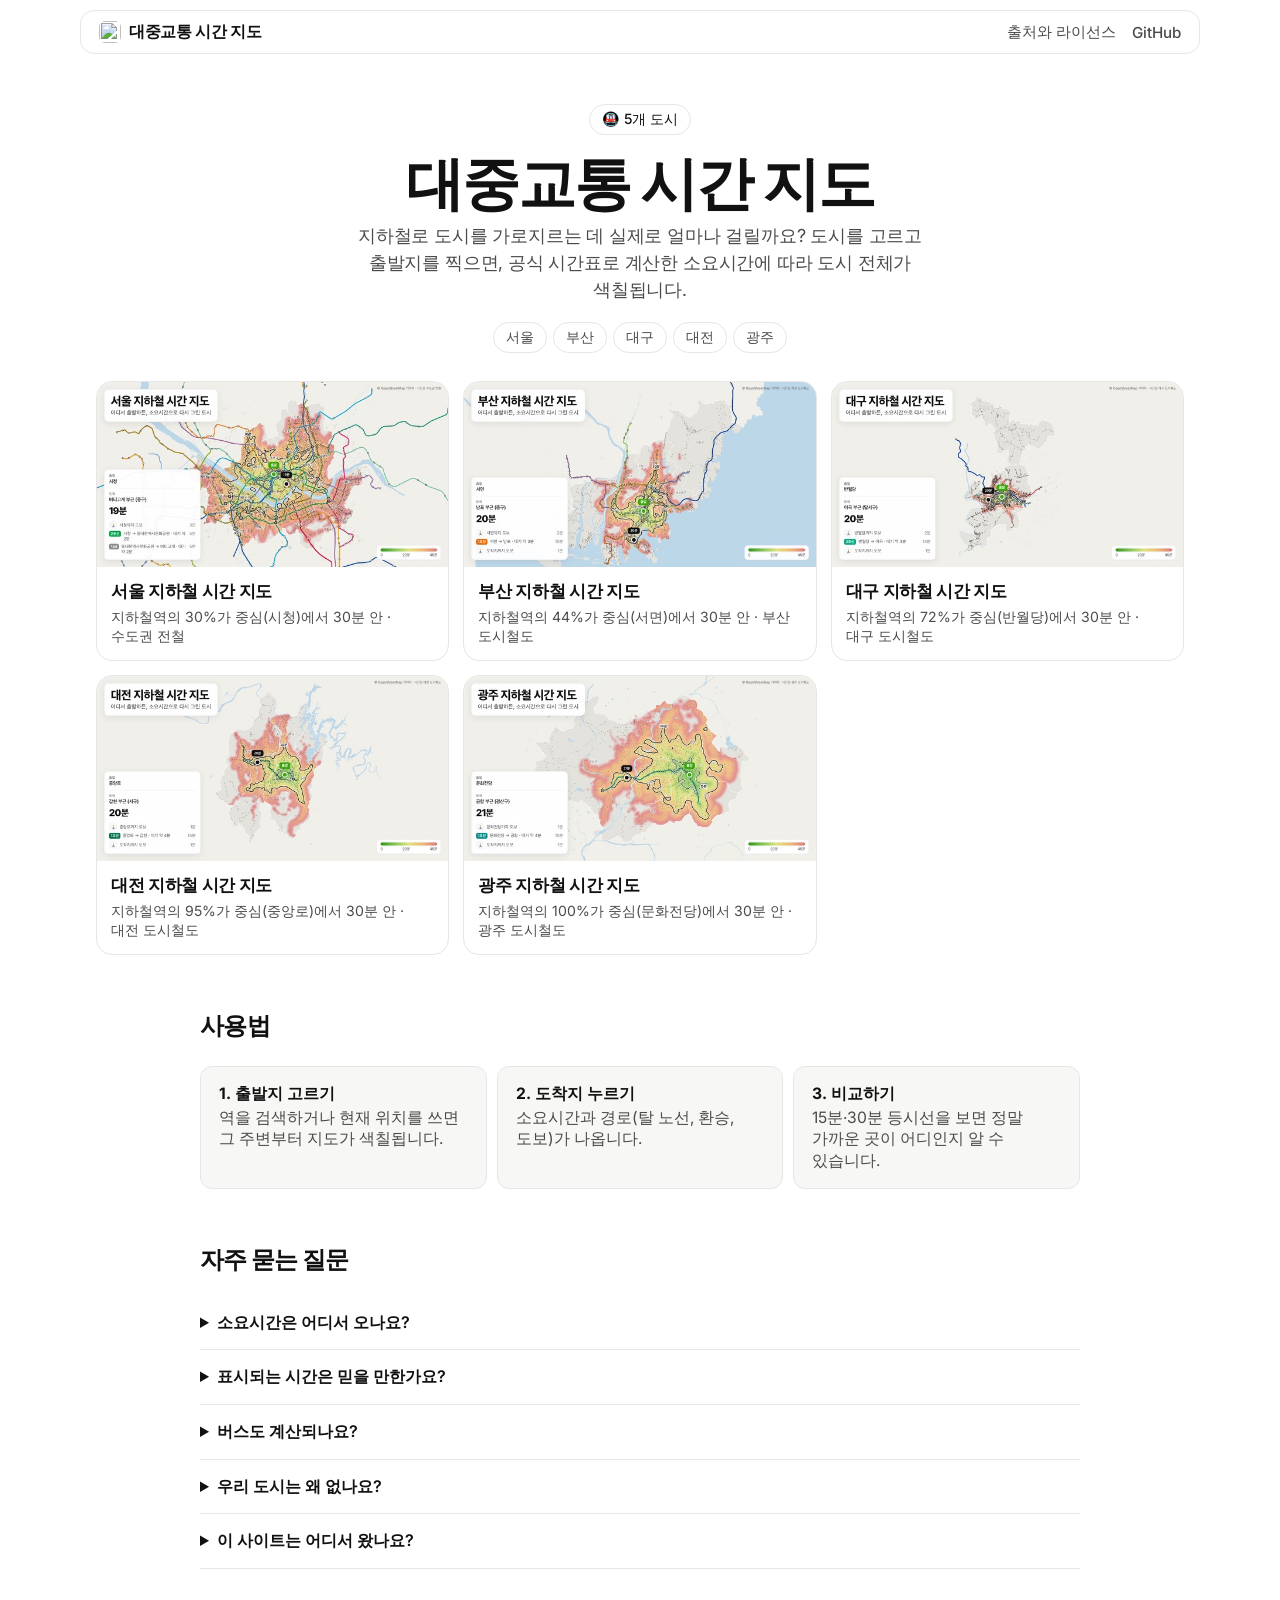
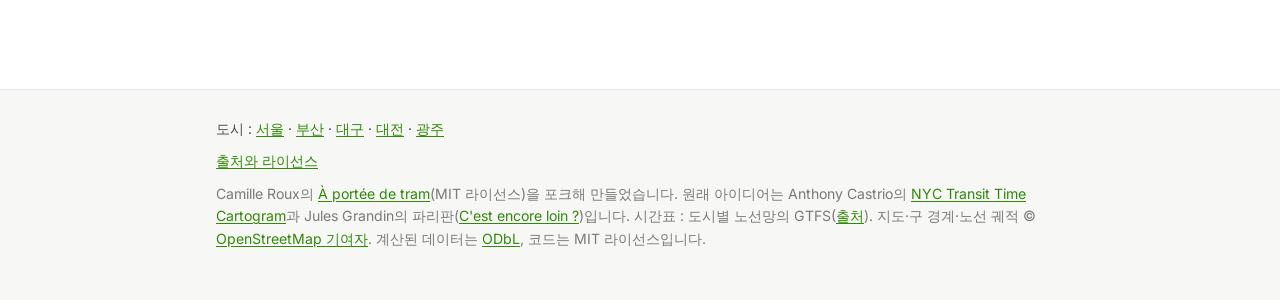
==== commit 5df03532: "버스를 기본으로 포함 (bus=0으로 끔), 썸네일 다시 생성 Co-Authored-By: Claude Opus 5.5 <noreply@anthropic.com>" ====
--- a/site/index.html
+++ b/site/index.html
@@ -5,7 +5,7 @@
     <meta name="viewport" content="width=device-width, initial-scale=1" />
     <title>대중교통 시간 지도 · 도시별 지하철 소요시간</title>
     <meta name="description" content="서울, 부산, 대구, 대전, 광주의 지하철 소요시간 지도: 출발지를 고르면 도시가 소요시간에 따라 색칠됩니다." />
-    <link rel="canonical" href="https://example.com/" />
+    <link rel="canonical" href="https://transit.yumes.net/" />
     <meta name="theme-color" content="#3aa70b" />
     <link rel="icon" href="./favicon.svg" type="image/svg+xml" />
     <link rel="icon" href="./favicon-32.png" type="image/png" sizes="32x32" />
@@ -15,8 +15,8 @@
     <meta property="og:site_name" content="대중교통 시간 지도" />
     <meta property="og:title" content="대중교통 시간 지도" />
     <meta property="og:description" content="서울, 부산, 대구, 대전, 광주의 지하철 소요시간 지도: 출발지를 고르면 도시가 소요시간에 따라 색칠됩니다." />
-    <meta property="og:url" content="https://example.com/" />
-    <meta property="og:image" content="https://example.com/og/home.jpg?v=ae91603f" />
+    <meta property="og:url" content="https://transit.yumes.net/" />
+    <meta property="og:image" content="https://transit.yumes.net/og/home.jpg?v=dc3d16c5" />
     <meta property="og:image:width" content="1200" />
     <meta property="og:image:height" content="630" />
     <meta property="og:image:alt" content="서울, 부산, 대구, 대전, 광주의 지하철 소요시간 지도." />
@@ -24,16 +24,16 @@
     <meta name="twitter:card" content="summary_large_image" />
     <meta name="twitter:title" content="대중교통 시간 지도" />
     <meta name="twitter:description" content="서울, 부산, 대구, 대전, 광주의 지하철 소요시간 지도: 출발지를 고르면 도시가 소요시간에 따라 색칠됩니다." />
-    <meta name="twitter:image" content="https://example.com/og/home.jpg?v=ae91603f" />
+    <meta name="twitter:image" content="https://transit.yumes.net/og/home.jpg?v=dc3d16c5" />
     <script type="application/ld+json">
     {
       "@context": "https://schema.org",
       "@graph": [
         {
           "@type": "WebSite",
-          "@id": "https://example.com/#site",
+          "@id": "https://transit.yumes.net/#site",
           "name": "대중교통 시간 지도",
-          "url": "https://example.com/",
+          "url": "https://transit.yumes.net/",
           "description": "서울, 부산, 대구, 대전, 광주의 지하철 소요시간 지도: 출발지를 고르면 도시가 소요시간에 따라 색칠됩니다.",
           "inLanguage": "ko"
         },
@@ -45,31 +45,31 @@
               "@type": "ListItem",
               "position": 1,
               "name": "서울 지하철 시간 지도",
-              "url": "https://example.com/seoul/"
+              "url": "https://transit.yumes.net/seoul/"
             },
             {
               "@type": "ListItem",
               "position": 2,
               "name": "부산 지하철 시간 지도",
-              "url": "https://example.com/busan/"
+              "url": "https://transit.yumes.net/busan/"
             },
             {
               "@type": "ListItem",
               "position": 3,
               "name": "대구 지하철 시간 지도",
-              "url": "https://example.com/daegu/"
+              "url": "https://transit.yumes.net/daegu/"
             },
             {
               "@type": "ListItem",
               "position": 4,
               "name": "대전 지하철 시간 지도",
-              "url": "https://example.com/daejeon/"
+              "url": "https://transit.yumes.net/daejeon/"
             },
             {
               "@type": "ListItem",
               "position": 5,
               "name": "광주 지하철 시간 지도",
-              "url": "https://example.com/gwangju/"
+              "url": "https://transit.yumes.net/gwangju/"
             }
           ]
         },
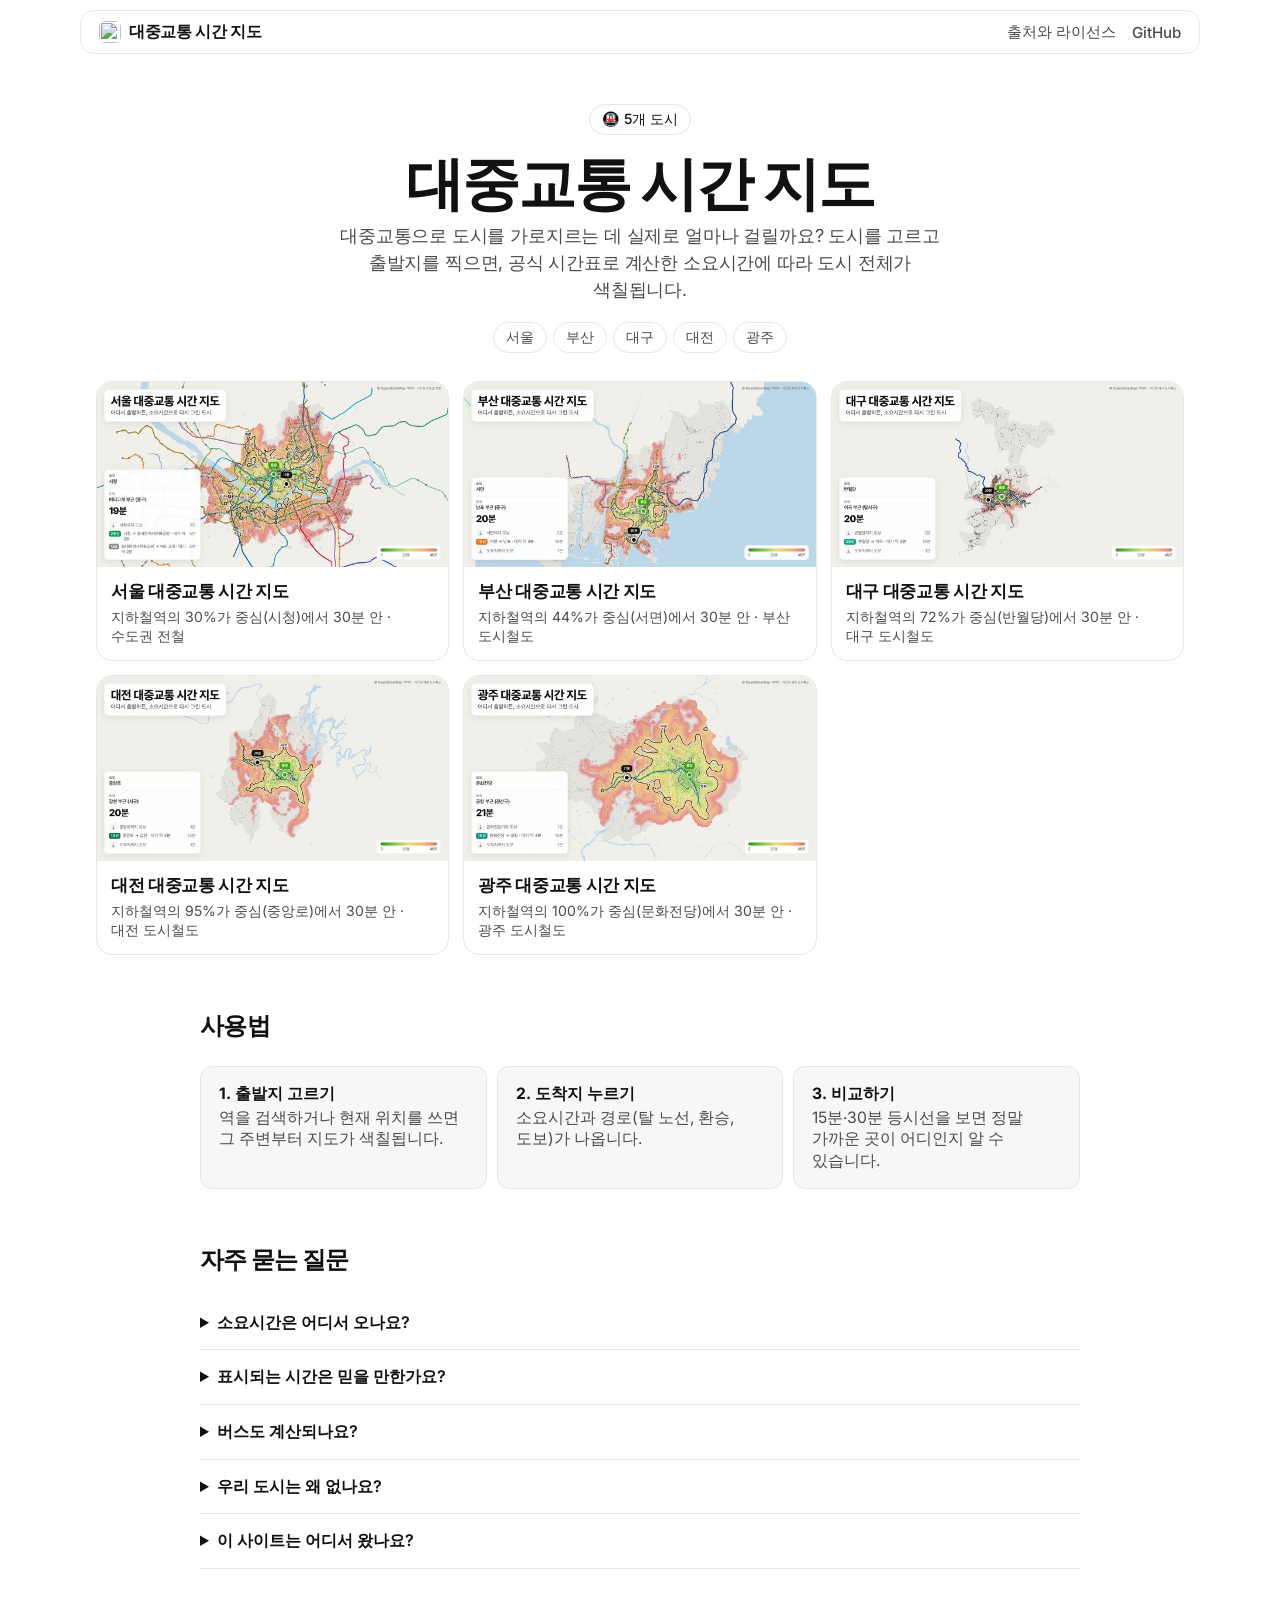
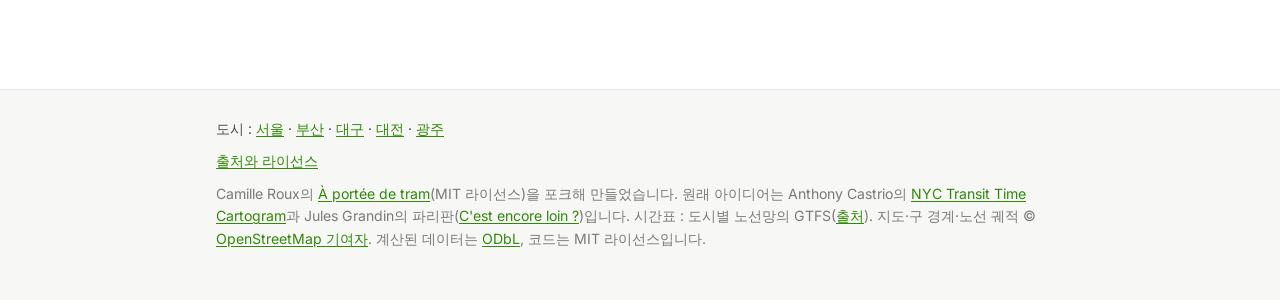
==== commit 639ffde9: "제목·설명을 지하철에서 대중교통으로 (버스가 기본 포함) Co-Authored-By: Claude Opus 5.5 <noreply@anthropic.com>" ====
--- a/site/index.html
+++ b/site/index.html
@@ -3,8 +3,8 @@
   <head>
     <meta charset="utf-8" />
     <meta name="viewport" content="width=device-width, initial-scale=1" />
-    <title>대중교통 시간 지도 · 도시별 지하철 소요시간</title>
-    <meta name="description" content="서울, 부산, 대구, 대전, 광주의 지하철 소요시간 지도: 출발지를 고르면 도시가 소요시간에 따라 색칠됩니다." />
+    <title>대중교통 시간 지도 · 도시별 대중교통 소요시간</title>
+    <meta name="description" content="서울, 부산, 대구, 대전, 광주의 대중교통 소요시간 지도: 출발지를 고르면 도시가 소요시간에 따라 색칠됩니다." />
     <link rel="canonical" href="https://transit.yumes.net/" />
     <meta name="theme-color" content="#3aa70b" />
     <link rel="icon" href="./favicon.svg" type="image/svg+xml" />
@@ -14,17 +14,17 @@
     <meta property="og:locale" content="ko_KR" />
     <meta property="og:site_name" content="대중교통 시간 지도" />
     <meta property="og:title" content="대중교통 시간 지도" />
-    <meta property="og:description" content="서울, 부산, 대구, 대전, 광주의 지하철 소요시간 지도: 출발지를 고르면 도시가 소요시간에 따라 색칠됩니다." />
+    <meta property="og:description" content="서울, 부산, 대구, 대전, 광주의 대중교통 소요시간 지도: 출발지를 고르면 도시가 소요시간에 따라 색칠됩니다." />
     <meta property="og:url" content="https://transit.yumes.net/" />
-    <meta property="og:image" content="https://transit.yumes.net/og/home.jpg?v=dc3d16c5" />
+    <meta property="og:image" content="https://transit.yumes.net/og/home.jpg?v=d1e65160" />
     <meta property="og:image:width" content="1200" />
     <meta property="og:image:height" content="630" />
-    <meta property="og:image:alt" content="서울, 부산, 대구, 대전, 광주의 지하철 소요시간 지도." />
+    <meta property="og:image:alt" content="서울, 부산, 대구, 대전, 광주의 대중교통 소요시간 지도." />
     <meta property="article:published_time" content="2026-10-06T08:00:00+09:00" />
     <meta name="twitter:card" content="summary_large_image" />
     <meta name="twitter:title" content="대중교통 시간 지도" />
-    <meta name="twitter:description" content="서울, 부산, 대구, 대전, 광주의 지하철 소요시간 지도: 출발지를 고르면 도시가 소요시간에 따라 색칠됩니다." />
-    <meta name="twitter:image" content="https://transit.yumes.net/og/home.jpg?v=dc3d16c5" />
+    <meta name="twitter:description" content="서울, 부산, 대구, 대전, 광주의 대중교통 소요시간 지도: 출발지를 고르면 도시가 소요시간에 따라 색칠됩니다." />
+    <meta name="twitter:image" content="https://transit.yumes.net/og/home.jpg?v=d1e65160" />
     <script type="application/ld+json">
     {
       "@context": "https://schema.org",
@@ -34,7 +34,7 @@
           "@id": "https://transit.yumes.net/#site",
           "name": "대중교통 시간 지도",
           "url": "https://transit.yumes.net/",
-          "description": "서울, 부산, 대구, 대전, 광주의 지하철 소요시간 지도: 출발지를 고르면 도시가 소요시간에 따라 색칠됩니다.",
+          "description": "서울, 부산, 대구, 대전, 광주의 대중교통 소요시간 지도: 출발지를 고르면 도시가 소요시간에 따라 색칠됩니다.",
           "inLanguage": "ko"
         },
         {
@@ -44,31 +44,31 @@
             {
               "@type": "ListItem",
               "position": 1,
-              "name": "서울 지하철 시간 지도",
+              "name": "서울 대중교통 시간 지도",
               "url": "https://transit.yumes.net/seoul/"
             },
             {
               "@type": "ListItem",
               "position": 2,
-              "name": "부산 지하철 시간 지도",
+              "name": "부산 대중교통 시간 지도",
               "url": "https://transit.yumes.net/busan/"
             },
             {
               "@type": "ListItem",
               "position": 3,
-              "name": "대구 지하철 시간 지도",
+              "name": "대구 대중교통 시간 지도",
               "url": "https://transit.yumes.net/daegu/"
             },
             {
               "@type": "ListItem",
               "position": 4,
-              "name": "대전 지하철 시간 지도",
+              "name": "대전 대중교통 시간 지도",
               "url": "https://transit.yumes.net/daejeon/"
             },
             {
               "@type": "ListItem",
               "position": 5,
-              "name": "광주 지하철 시간 지도",
+              "name": "광주 대중교통 시간 지도",
               "url": "https://transit.yumes.net/gwangju/"
             }
           ]
@@ -97,7 +97,7 @@
               "name": "버스도 계산되나요?",
               "acceptedAnswer": {
                 "@type": "Answer",
-                "text": "버스 시간표가 있는 도시에서는 지도마다 선택할 수 있습니다. 기본은 지하철·경전철 같은 도시철도만 표시해 노선망의 뼈대를 보여 줍니다."
+                "text": "네, 기본으로 버스까지 함께 계산합니다. 지도마다 버스를 끄면 지하철·경전철 같은 도시철도만으로 계산해 노선망의 뼈대를 볼 수 있습니다."
               }
             },
             {
@@ -141,7 +141,7 @@
         <span class="chip">🚇 5개 도시</span>
         <h1>대중교통 시간 지도</h1>
         <p class="lede">
-          지하철로 도시를 가로지르는 데 실제로 얼마나 걸릴까요? 도시를 고르고 출발지를 찍으면, 공식 시간표로 계산한
+          대중교통으로 도시를 가로지르는 데 실제로 얼마나 걸릴까요? 도시를 고르고 출발지를 찍으면, 공식 시간표로 계산한
           소요시간에 따라 도시 전체가 색칠됩니다.
         </p>
         <nav class="city-switch" aria-label="도시 바로 가기">
@@ -159,35 +159,35 @@
           <a class="city-card" href="./seoul/">
             <img src="./og/thumb-seoul.jpg" width="600" height="315" alt="" loading="lazy" />
             <span class="city-card-body">
-              <h2>서울 지하철 시간 지도</h2>
+              <h2>서울 대중교통 시간 지도</h2>
               <span>지하철역의 30%가 중심(시청)에서 30분 안 · 수도권 전철</span>
             </span>
           </a>
           <a class="city-card" href="./busan/">
             <img src="./og/thumb-busan.jpg" width="600" height="315" alt="" loading="lazy" />
             <span class="city-card-body">
-              <h2>부산 지하철 시간 지도</h2>
+              <h2>부산 대중교통 시간 지도</h2>
               <span>지하철역의 44%가 중심(서면)에서 30분 안 · 부산 도시철도</span>
             </span>
           </a>
           <a class="city-card" href="./daegu/">
             <img src="./og/thumb-daegu.jpg" width="600" height="315" alt="" loading="lazy" />
             <span class="city-card-body">
-              <h2>대구 지하철 시간 지도</h2>
+              <h2>대구 대중교통 시간 지도</h2>
               <span>지하철역의 72%가 중심(반월당)에서 30분 안 · 대구 도시철도</span>
             </span>
           </a>
           <a class="city-card" href="./daejeon/">
             <img src="./og/thumb-daejeon.jpg" width="600" height="315" alt="" loading="lazy" />
             <span class="city-card-body">
-              <h2>대전 지하철 시간 지도</h2>
+              <h2>대전 대중교통 시간 지도</h2>
               <span>지하철역의 95%가 중심(중앙로)에서 30분 안 · 대전 도시철도</span>
             </span>
           </a>
           <a class="city-card" href="./gwangju/">
             <img src="./og/thumb-gwangju.jpg" width="600" height="315" alt="" loading="lazy" />
             <span class="city-card-body">
-              <h2>광주 지하철 시간 지도</h2>
+              <h2>광주 대중교통 시간 지도</h2>
               <span>지하철역의 100%가 중심(문화전당)에서 30분 안 · 광주 도시철도</span>
             </span>
           </a>
@@ -207,7 +207,7 @@
         <h2 id="faq-title">자주 묻는 질문</h2>
         <details class="faq"><summary>소요시간은 어디서 오나요?</summary><p>각 노선망의 공식 계획 시간표(수도권 전철(서울), 부산 도시철도(부산), 대구 도시철도(대구), 대전 도시철도(대전), 광주 도시철도(광주))를 GTFS 형식으로 받아 씁니다. 평일 낮 7시~20시 기준입니다.</p></details>
         <details class="faq"><summary>표시되는 시간은 믿을 만한가요?</summary><p>‘시간표상’ 평균입니다. 정류장까지 걷는 시간, 배차 간격 절반의 대기, 시간표상 역 사이 소요시간, 환승을 더합니다. 실시간 정보나 운행 장애는 반영하지 않습니다.</p></details>
-        <details class="faq"><summary>버스도 계산되나요?</summary><p>버스 시간표가 있는 도시에서는 지도마다 선택할 수 있습니다. 기본은 지하철·경전철 같은 도시철도만 표시해 노선망의 뼈대를 보여 줍니다.</p></details>
+        <details class="faq"><summary>버스도 계산되나요?</summary><p>네, 기본으로 버스까지 함께 계산합니다. 지도마다 버스를 끄면 지하철·경전철 같은 도시철도만으로 계산해 노선망의 뼈대를 볼 수 있습니다.</p></details>
         <details class="faq"><summary>우리 도시는 왜 없나요?</summary><p>도시철도 노선이 있고, 그 시간표가 GTFS로 공개돼 있어야 합니다.</p></details>
         <details class="faq"><summary>이 사이트는 어디서 왔나요?</summary><p>아이디어는 Anthony Castrio의 <a href="https://castrio.me/nyc/">NYC Transit Time Cartogram</a>과, 이를 파리에 옮긴 Jules Grandin의 <a href="https://julesgrandin.github.io/paris-temps-transport/">C'est encore loin&nbsp;?</a>에서 왔습니다. 코드는 Camille Roux가 프랑스 도시용으로 만든 <a href="https://github.com/camilleroux/montpellier-temps-transport">À portée de tram</a>(MIT 라이선스)을 포크했습니다.</p></details>
       </section>
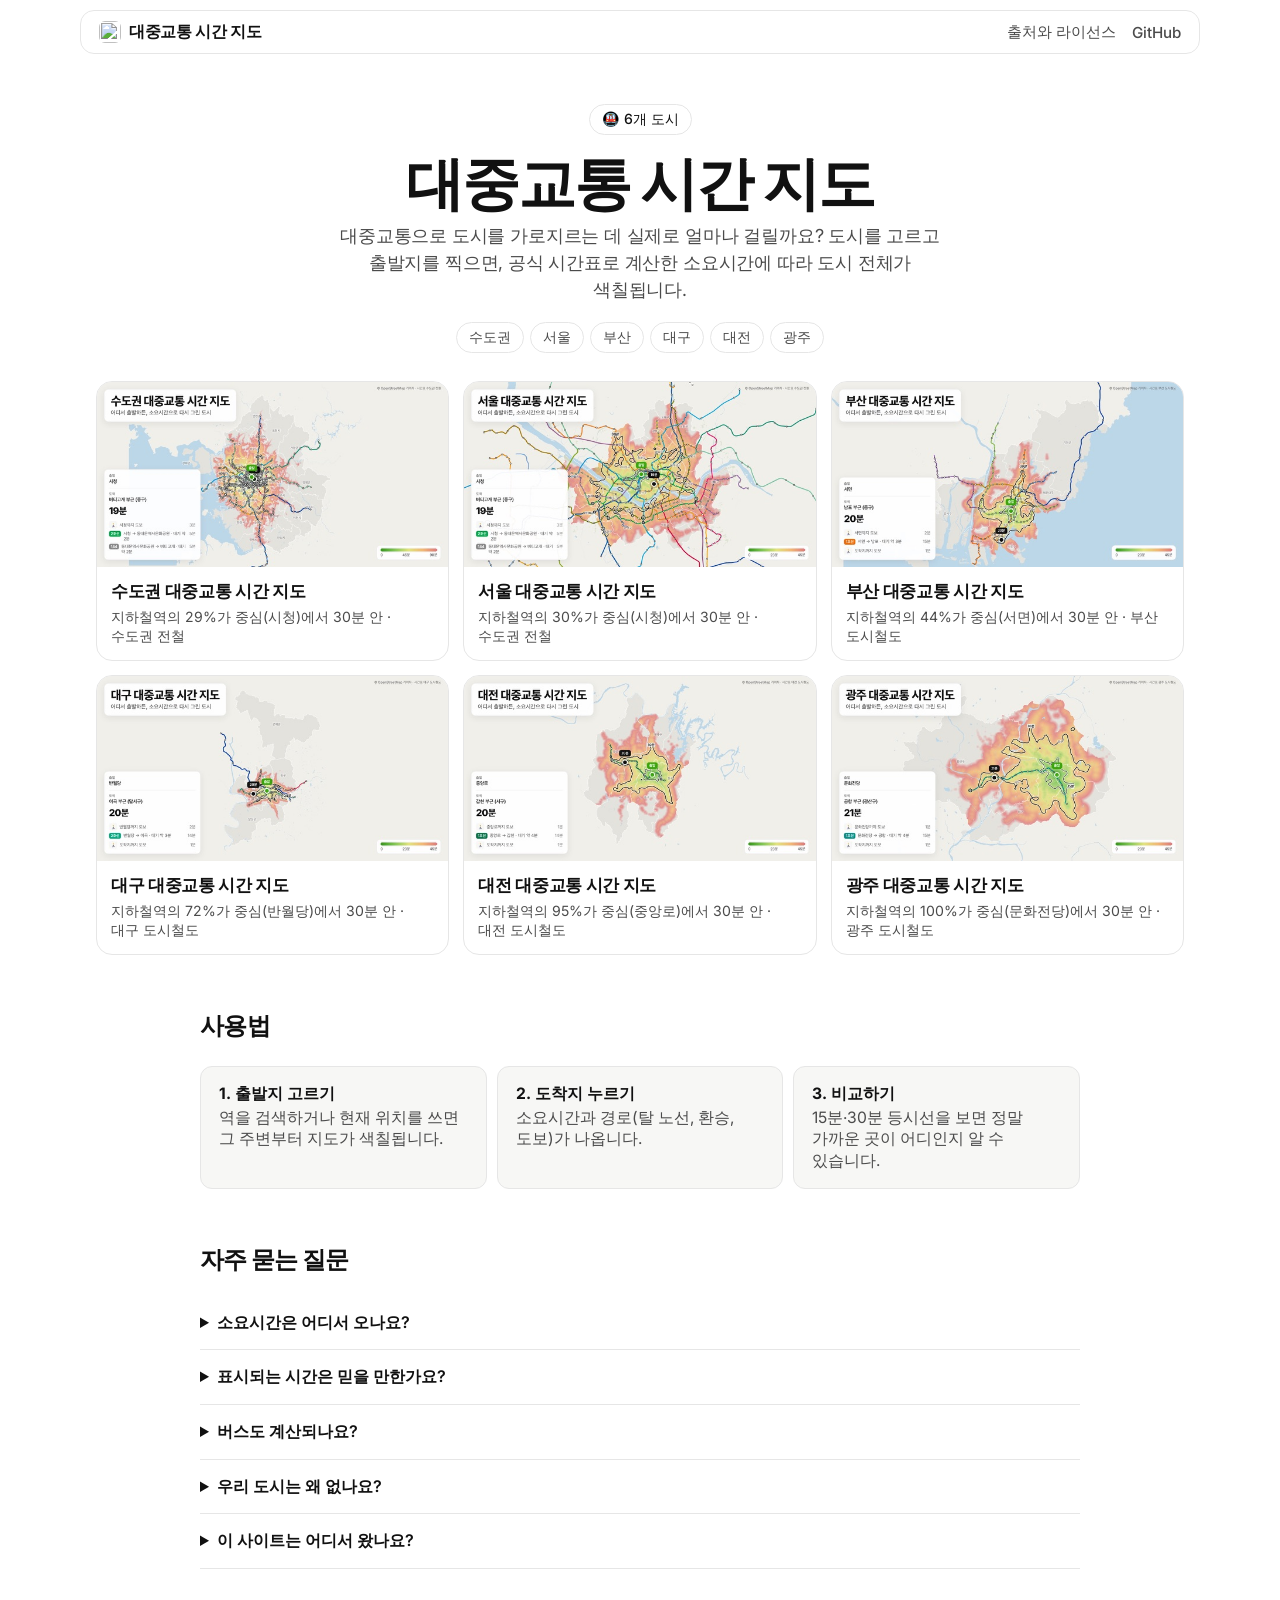
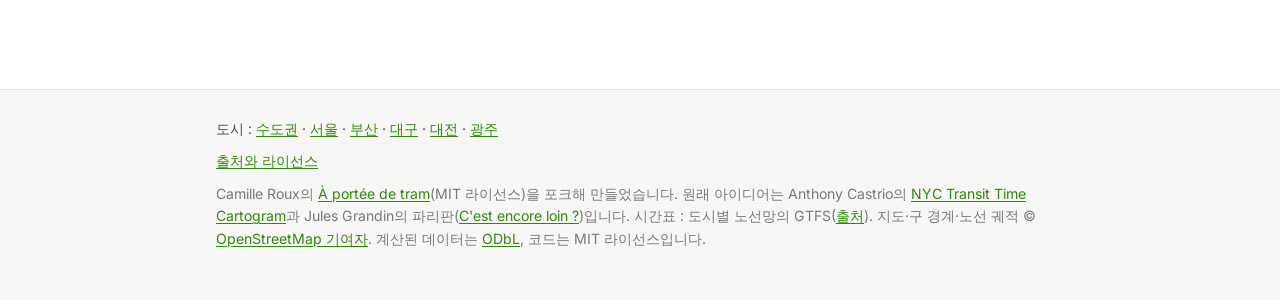
==== commit 7a47f7a8: "수도권 지도 추가, 데이터 형식 압축, 버스 정류장 점 제거 - 수도권(sudogwon): 서울·인천·경기 67개 시군구, 400m 칸, 색 범위 90분 - 여러 지역 경계 조회," ====
--- a/site/index.html
+++ b/site/index.html
@@ -4,7 +4,7 @@
     <meta charset="utf-8" />
     <meta name="viewport" content="width=device-width, initial-scale=1" />
     <title>대중교통 시간 지도 · 도시별 대중교통 소요시간</title>
-    <meta name="description" content="서울, 부산, 대구, 대전, 광주의 대중교통 소요시간 지도: 출발지를 고르면 도시가 소요시간에 따라 색칠됩니다." />
+    <meta name="description" content="수도권, 서울, 부산, 대구, 대전, 광주의 대중교통 소요시간 지도: 출발지를 고르면 도시가 소요시간에 따라 색칠됩니다." />
     <link rel="canonical" href="https://transit.yumes.net/" />
     <meta name="theme-color" content="#3aa70b" />
     <link rel="icon" href="./favicon.svg" type="image/svg+xml" />
@@ -14,17 +14,17 @@
     <meta property="og:locale" content="ko_KR" />
     <meta property="og:site_name" content="대중교통 시간 지도" />
     <meta property="og:title" content="대중교통 시간 지도" />
-    <meta property="og:description" content="서울, 부산, 대구, 대전, 광주의 대중교통 소요시간 지도: 출발지를 고르면 도시가 소요시간에 따라 색칠됩니다." />
+    <meta property="og:description" content="수도권, 서울, 부산, 대구, 대전, 광주의 대중교통 소요시간 지도: 출발지를 고르면 도시가 소요시간에 따라 색칠됩니다." />
     <meta property="og:url" content="https://transit.yumes.net/" />
-    <meta property="og:image" content="https://transit.yumes.net/og/home.jpg?v=d1e65160" />
+    <meta property="og:image" content="https://transit.yumes.net/og/home.jpg?v=2964fbbd" />
     <meta property="og:image:width" content="1200" />
     <meta property="og:image:height" content="630" />
-    <meta property="og:image:alt" content="서울, 부산, 대구, 대전, 광주의 대중교통 소요시간 지도." />
+    <meta property="og:image:alt" content="수도권, 서울, 부산, 대구, 대전, 광주의 대중교통 소요시간 지도." />
     <meta property="article:published_time" content="2026-10-06T08:00:00+09:00" />
     <meta name="twitter:card" content="summary_large_image" />
     <meta name="twitter:title" content="대중교통 시간 지도" />
-    <meta name="twitter:description" content="서울, 부산, 대구, 대전, 광주의 대중교통 소요시간 지도: 출발지를 고르면 도시가 소요시간에 따라 색칠됩니다." />
-    <meta name="twitter:image" content="https://transit.yumes.net/og/home.jpg?v=d1e65160" />
+    <meta name="twitter:description" content="수도권, 서울, 부산, 대구, 대전, 광주의 대중교통 소요시간 지도: 출발지를 고르면 도시가 소요시간에 따라 색칠됩니다." />
+    <meta name="twitter:image" content="https://transit.yumes.net/og/home.jpg?v=2964fbbd" />
     <script type="application/ld+json">
     {
       "@context": "https://schema.org",
@@ -34,7 +34,7 @@
           "@id": "https://transit.yumes.net/#site",
           "name": "대중교통 시간 지도",
           "url": "https://transit.yumes.net/",
-          "description": "서울, 부산, 대구, 대전, 광주의 대중교통 소요시간 지도: 출발지를 고르면 도시가 소요시간에 따라 색칠됩니다.",
+          "description": "수도권, 서울, 부산, 대구, 대전, 광주의 대중교통 소요시간 지도: 출발지를 고르면 도시가 소요시간에 따라 색칠됩니다.",
           "inLanguage": "ko"
         },
         {
@@ -44,30 +44,36 @@
             {
               "@type": "ListItem",
               "position": 1,
+              "name": "수도권 대중교통 시간 지도",
+              "url": "https://transit.yumes.net/sudogwon/"
+            },
+            {
+              "@type": "ListItem",
+              "position": 2,
               "name": "서울 대중교통 시간 지도",
               "url": "https://transit.yumes.net/seoul/"
             },
             {
               "@type": "ListItem",
-              "position": 2,
+              "position": 3,
               "name": "부산 대중교통 시간 지도",
               "url": "https://transit.yumes.net/busan/"
             },
             {
               "@type": "ListItem",
-              "position": 3,
+              "position": 4,
               "name": "대구 대중교통 시간 지도",
               "url": "https://transit.yumes.net/daegu/"
             },
             {
               "@type": "ListItem",
-              "position": 4,
+              "position": 5,
               "name": "대전 대중교통 시간 지도",
               "url": "https://transit.yumes.net/daejeon/"
             },
             {
               "@type": "ListItem",
-              "position": 5,
+              "position": 6,
               "name": "광주 대중교통 시간 지도",
               "url": "https://transit.yumes.net/gwangju/"
             }
@@ -81,7 +87,7 @@
               "name": "소요시간은 어디서 오나요?",
               "acceptedAnswer": {
                 "@type": "Answer",
-                "text": "각 노선망의 공식 계획 시간표(수도권 전철(서울), 부산 도시철도(부산), 대구 도시철도(대구), 대전 도시철도(대전), 광주 도시철도(광주))를 GTFS 형식으로 받아 씁니다. 평일 낮 7시~20시 기준입니다."
+                "text": "각 노선망의 공식 계획 시간표(수도권 전철(수도권), 수도권 전철(서울), 부산 도시철도(부산), 대구 도시철도(대구), 대전 도시철도(대전), 광주 도시철도(광주))를 GTFS 형식으로 받아 씁니다. 평일 낮 7시~20시 기준입니다."
               }
             },
             {
@@ -138,13 +144,14 @@
 
     <main class="page">
       <section class="hero">
-        <span class="chip">🚇 5개 도시</span>
+        <span class="chip">🚇 6개 도시</span>
         <h1>대중교통 시간 지도</h1>
         <p class="lede">
           대중교통으로 도시를 가로지르는 데 실제로 얼마나 걸릴까요? 도시를 고르고 출발지를 찍으면, 공식 시간표로 계산한
           소요시간에 따라 도시 전체가 색칠됩니다.
         </p>
         <nav class="city-switch" aria-label="도시 바로 가기">
+          <a class="chip" href="./sudogwon/">수도권</a>
           <a class="chip" href="./seoul/">서울</a>
           <a class="chip" href="./busan/">부산</a>
           <a class="chip" href="./daegu/">대구</a>
@@ -156,6 +163,13 @@
       <section aria-labelledby="cities-title">
         <h2 id="cities-title" class="visually-hidden">도시 선택</h2>
         <div class="city-grid large">
+          <a class="city-card" href="./sudogwon/">
+            <img src="./og/thumb-sudogwon.jpg" width="600" height="315" alt="" loading="lazy" />
+            <span class="city-card-body">
+              <h2>수도권 대중교통 시간 지도</h2>
+              <span>지하철역의 29%가 중심(시청)에서 30분 안 · 수도권 전철</span>
+            </span>
+          </a>
           <a class="city-card" href="./seoul/">
             <img src="./og/thumb-seoul.jpg" width="600" height="315" alt="" loading="lazy" />
             <span class="city-card-body">
@@ -205,7 +219,7 @@
 
       <section class="section" aria-labelledby="faq-title">
         <h2 id="faq-title">자주 묻는 질문</h2>
-        <details class="faq"><summary>소요시간은 어디서 오나요?</summary><p>각 노선망의 공식 계획 시간표(수도권 전철(서울), 부산 도시철도(부산), 대구 도시철도(대구), 대전 도시철도(대전), 광주 도시철도(광주))를 GTFS 형식으로 받아 씁니다. 평일 낮 7시~20시 기준입니다.</p></details>
+        <details class="faq"><summary>소요시간은 어디서 오나요?</summary><p>각 노선망의 공식 계획 시간표(수도권 전철(수도권), 수도권 전철(서울), 부산 도시철도(부산), 대구 도시철도(대구), 대전 도시철도(대전), 광주 도시철도(광주))를 GTFS 형식으로 받아 씁니다. 평일 낮 7시~20시 기준입니다.</p></details>
         <details class="faq"><summary>표시되는 시간은 믿을 만한가요?</summary><p>‘시간표상’ 평균입니다. 정류장까지 걷는 시간, 배차 간격 절반의 대기, 시간표상 역 사이 소요시간, 환승을 더합니다. 실시간 정보나 운행 장애는 반영하지 않습니다.</p></details>
         <details class="faq"><summary>버스도 계산되나요?</summary><p>네, 기본으로 버스까지 함께 계산합니다. 지도마다 버스를 끄면 지하철·경전철 같은 도시철도만으로 계산해 노선망의 뼈대를 볼 수 있습니다.</p></details>
         <details class="faq"><summary>우리 도시는 왜 없나요?</summary><p>도시철도 노선이 있고, 그 시간표가 GTFS로 공개돼 있어야 합니다.</p></details>
@@ -215,7 +229,7 @@
 
     <footer class="site-footer">
       <div class="footer-inner">
-        <p class="footer-links">도시&nbsp;: <a href="./seoul/">서울</a> · <a href="./busan/">부산</a> · <a href="./daegu/">대구</a> · <a href="./daejeon/">대전</a> · <a href="./gwangju/">광주</a></p>
+        <p class="footer-links">도시&nbsp;: <a href="./sudogwon/">수도권</a> · <a href="./seoul/">서울</a> · <a href="./busan/">부산</a> · <a href="./daegu/">대구</a> · <a href="./daejeon/">대전</a> · <a href="./gwangju/">광주</a></p>
         <p class="footer-links"><a href="./credits/">출처와 라이선스</a></p>
         <p class="footer-credits">
           Camille Roux의 <a href="https://github.com/camilleroux/montpellier-temps-transport" rel="noopener">À portée de tram</a>(MIT 라이선스)을 포크해 만들었습니다.
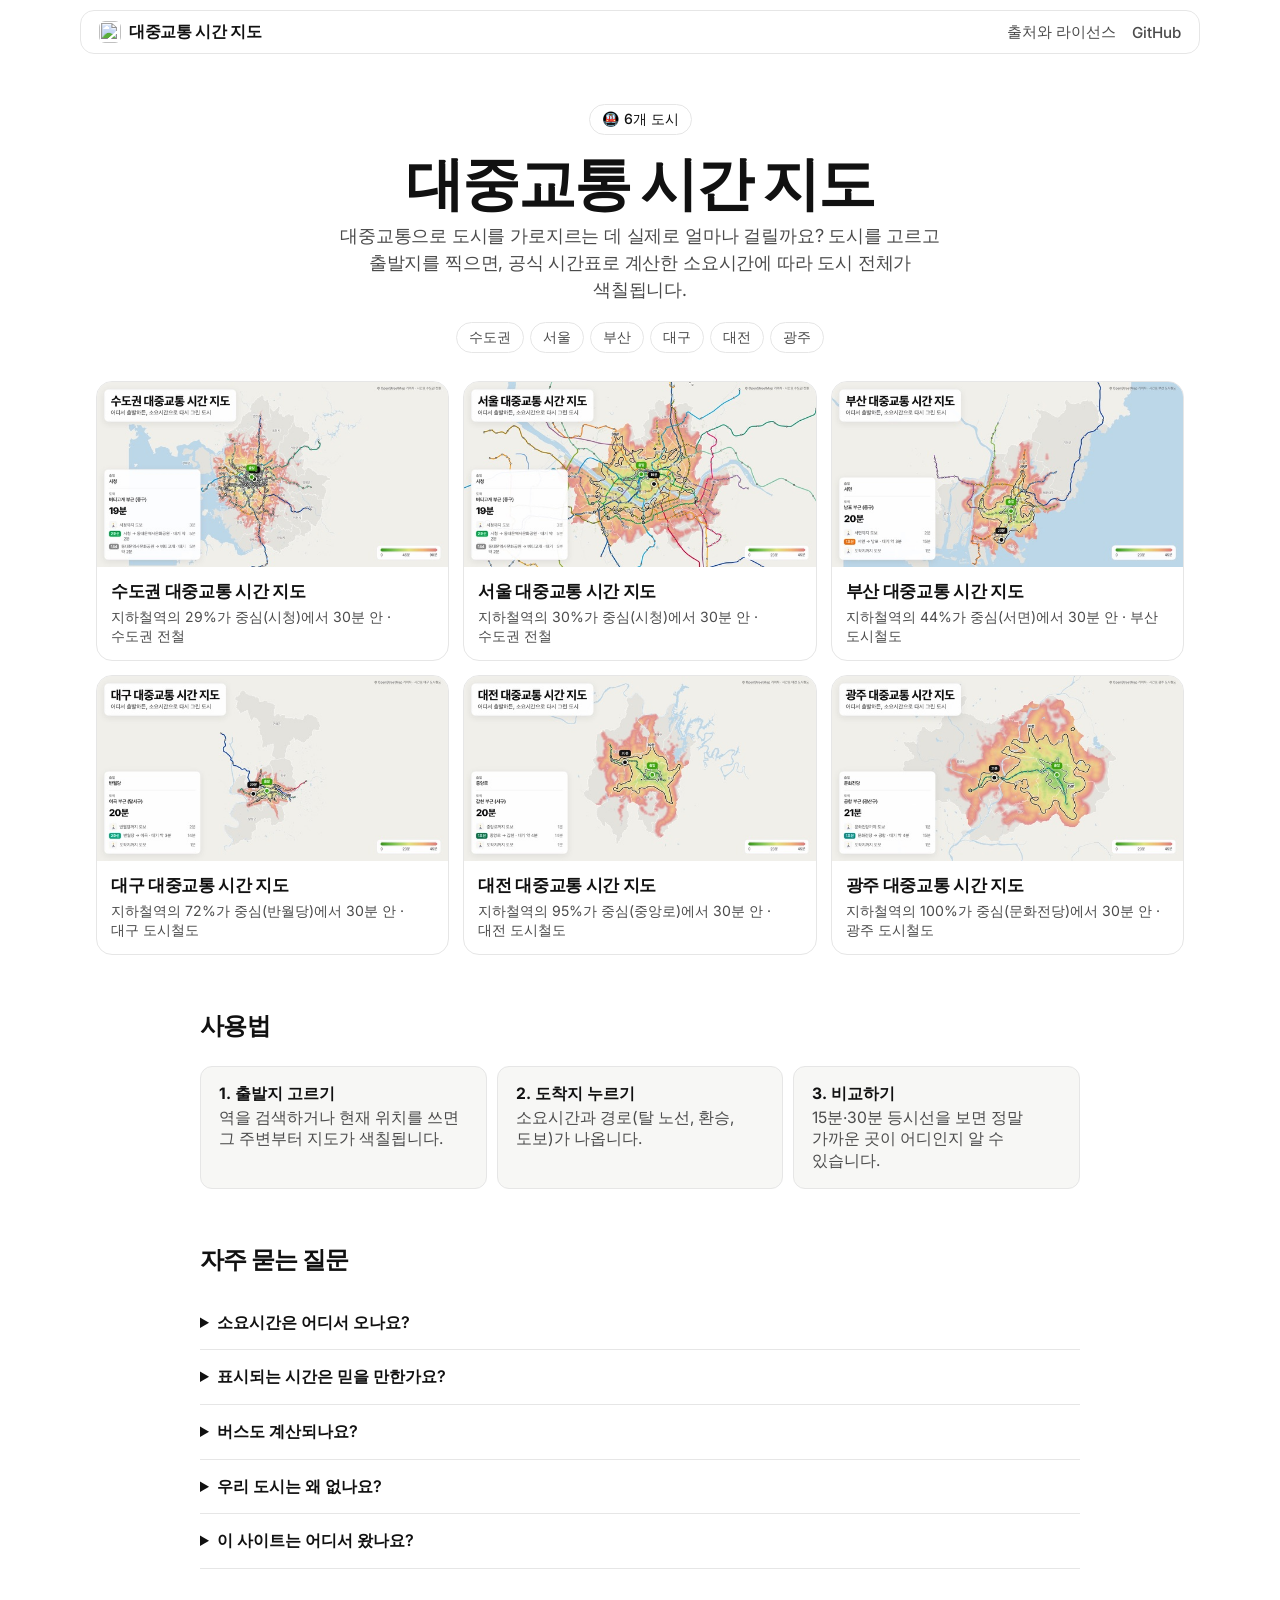
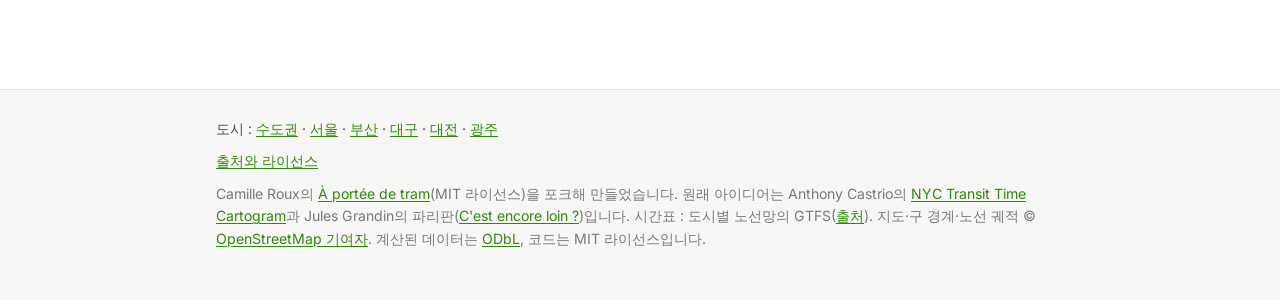
==== commit efeb02bf: "버스를 켜도 가까운 지하철역을 출발 후보에 포함 가까운 버스 정류장 8곳이 출발 후보를 다 차지해, 걸어서 닿는 지하철역이 빠지고 버스를 거치는 경로만 남던 문제(경복궁 → 충무로" ====
--- a/site/index.html
+++ b/site/index.html
@@ -16,7 +16,7 @@
     <meta property="og:title" content="대중교통 시간 지도" />
     <meta property="og:description" content="수도권, 서울, 부산, 대구, 대전, 광주의 대중교통 소요시간 지도: 출발지를 고르면 도시가 소요시간에 따라 색칠됩니다." />
     <meta property="og:url" content="https://transit.yumes.net/" />
-    <meta property="og:image" content="https://transit.yumes.net/og/home.jpg?v=2964fbbd" />
+    <meta property="og:image" content="https://transit.yumes.net/og/home.jpg?v=cadda7d3" />
     <meta property="og:image:width" content="1200" />
     <meta property="og:image:height" content="630" />
     <meta property="og:image:alt" content="수도권, 서울, 부산, 대구, 대전, 광주의 대중교통 소요시간 지도." />
@@ -24,7 +24,7 @@
     <meta name="twitter:card" content="summary_large_image" />
     <meta name="twitter:title" content="대중교통 시간 지도" />
     <meta name="twitter:description" content="수도권, 서울, 부산, 대구, 대전, 광주의 대중교통 소요시간 지도: 출발지를 고르면 도시가 소요시간에 따라 색칠됩니다." />
-    <meta name="twitter:image" content="https://transit.yumes.net/og/home.jpg?v=2964fbbd" />
+    <meta name="twitter:image" content="https://transit.yumes.net/og/home.jpg?v=cadda7d3" />
     <script type="application/ld+json">
     {
       "@context": "https://schema.org",
